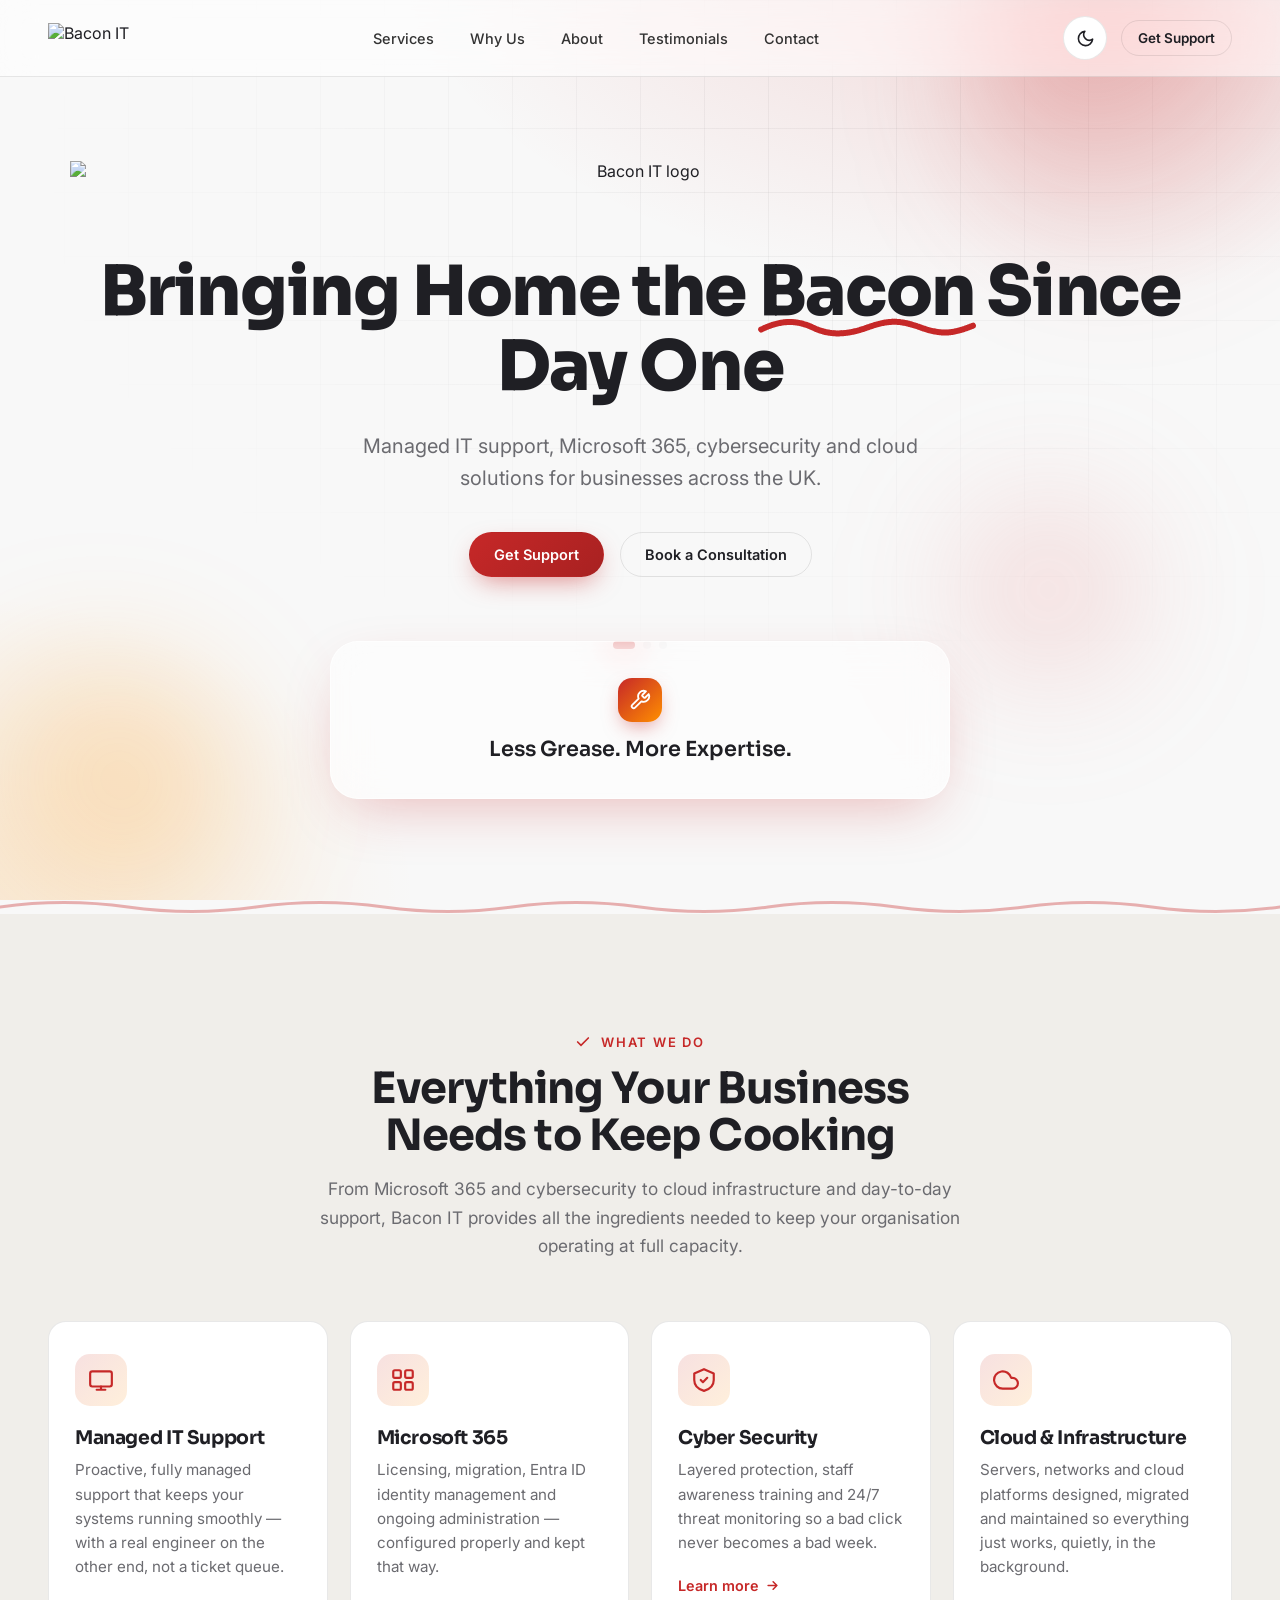
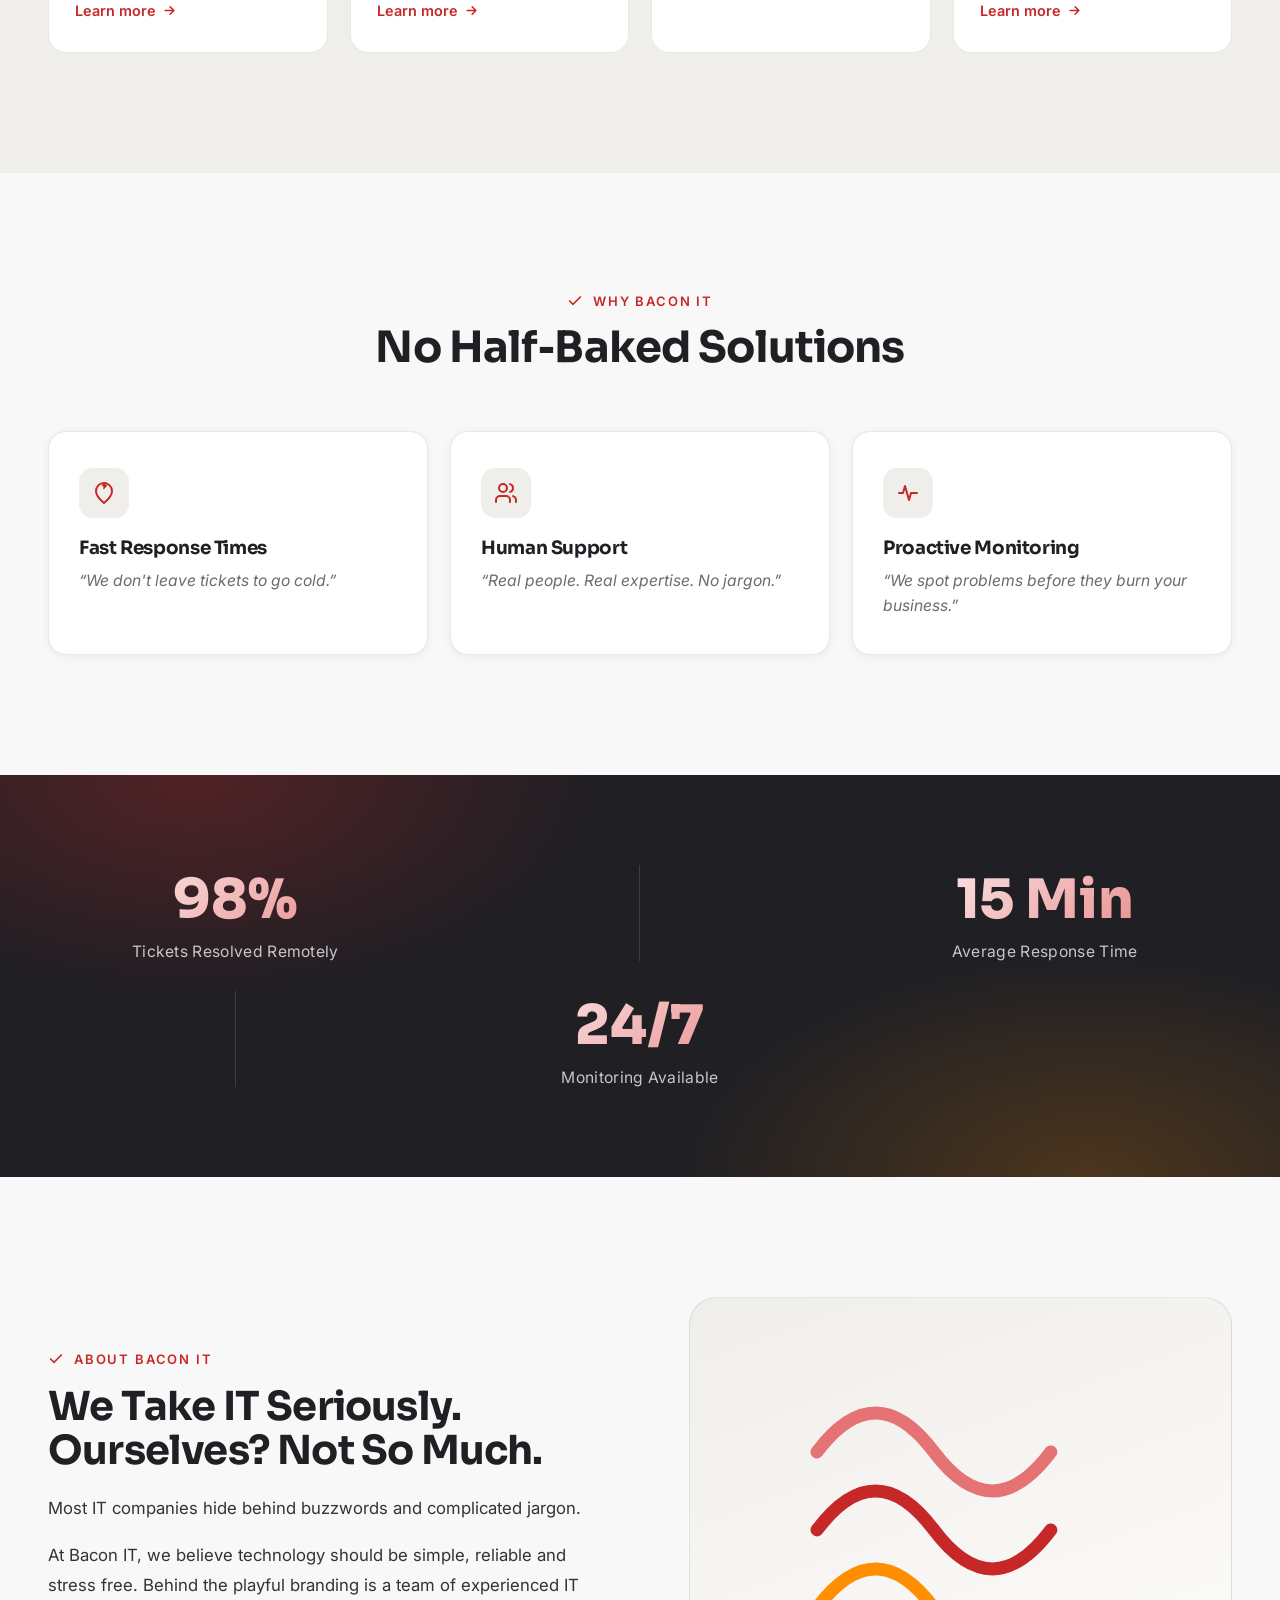
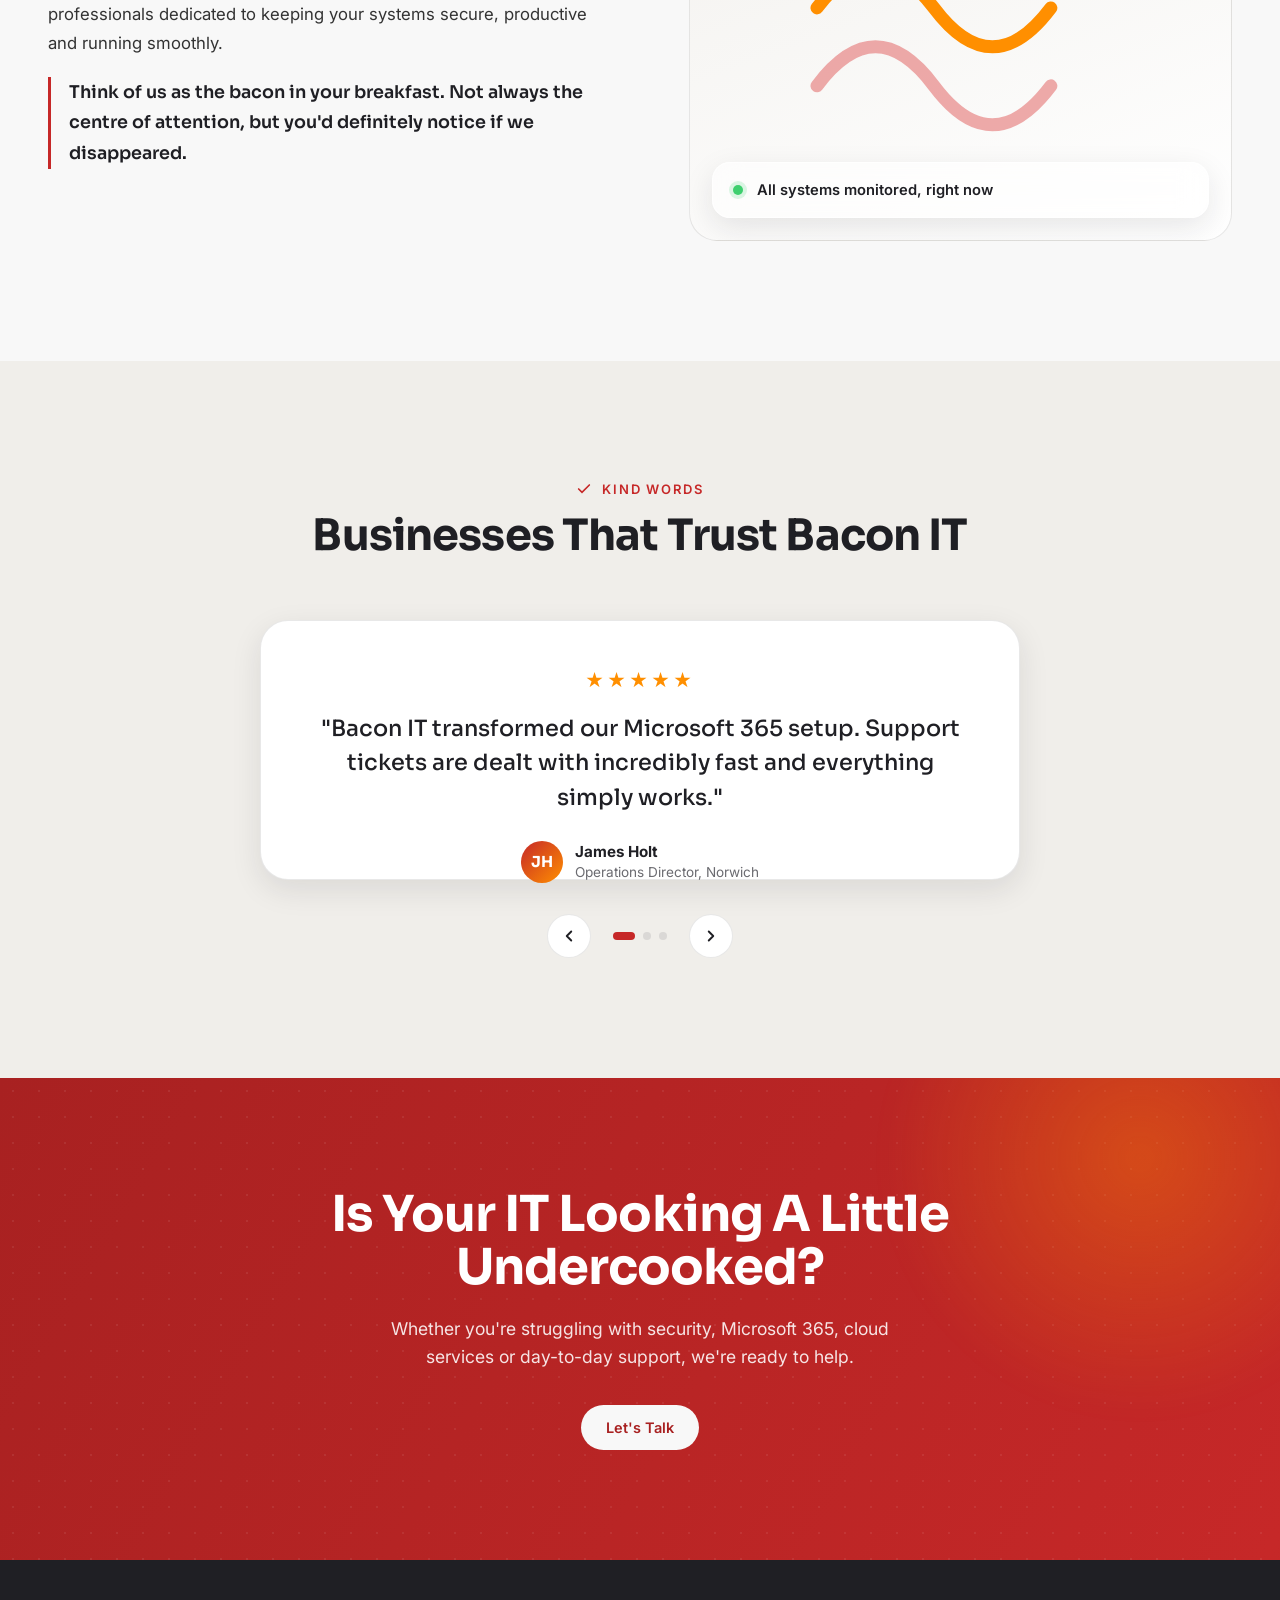
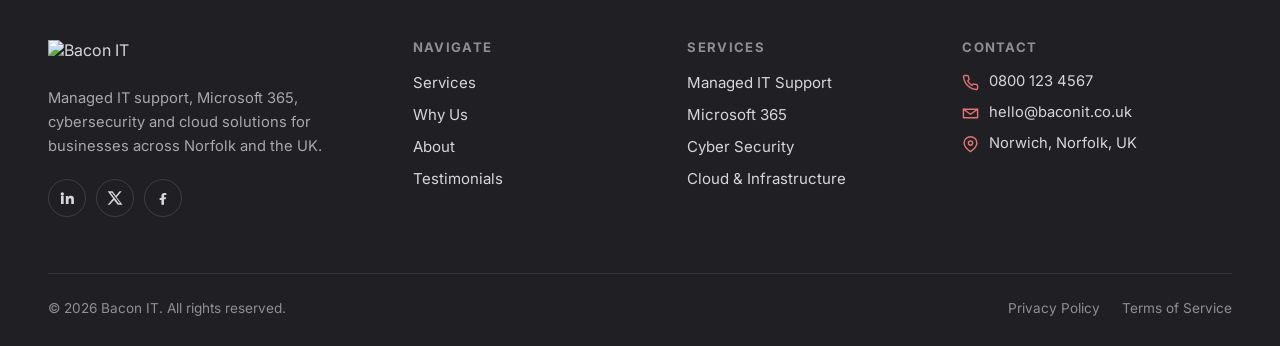
==== index.html @ 9a9d22bc "Add files via upload" ====
<!DOCTYPE html>
<html lang="en">
<head>
<meta charset="UTF-8">
<meta name="viewport" content="width=device-width, initial-scale=1.0">
<title>Bacon IT — Managed IT Support, Microsoft 365 &amp; Cyber Security</title>
<meta name="description" content="Managed IT support, Microsoft 365, cyber security and cloud solutions for businesses across Norfolk and the UK. Fast, human, proactive IT — bringing home the bacon since day one.">
<link rel="icon" type="image/png" href="assets/favicon.png">
<link rel="preconnect" href="https://fonts.googleapis.com">
<link rel="preconnect" href="https://fonts.gstatic.com" crossorigin>
<link href="https://fonts.googleapis.com/css2?family=Sora:wght@400;500;600;700;800&amp;family=Inter:wght@400;500;600;700&amp;display=swap" rel="stylesheet">
<link rel="stylesheet" href="styles.css">
</head>
<body>

<!-- ============================================================
     HEADER
     ============================================================ -->
<header class="site-header">
  <div class="container header-inner">
    <a href="#top" class="brand" aria-label="Bacon IT — home">
      <img class="logo-light-img" src="assets/logo-light.png" alt="Bacon IT">
      <img class="logo-dark-img" src="assets/logo-dark.png" alt="Bacon IT">
    </a>
    <nav class="main-nav" aria-label="Primary">
      <a href="#services">Services</a>
      <a href="#why">Why Us</a>
      <a href="#about">About</a>
      <a href="#testimonials">Testimonials</a>
      <a href="#contact">Contact</a>
    </nav>
    <div class="header-actions">
      <button class="theme-toggle" id="themeToggle" aria-label="Toggle dark mode" type="button">
        <svg class="moon" viewBox="0 0 24 24" fill="none" stroke="currentColor" stroke-width="2" stroke-linecap="round" stroke-linejoin="round"><path d="M21 12.79A9 9 0 1 1 11.21 3 7 7 0 0 0 21 12.79z"/></svg>
        <svg class="sun" viewBox="0 0 24 24" fill="none" stroke="currentColor" stroke-width="2" stroke-linecap="round" stroke-linejoin="round"><circle cx="12" cy="12" r="4"/><path d="M12 2v2M12 20v2M4.93 4.93l1.41 1.41M17.66 17.66l1.41 1.41M2 12h2M20 12h2M4.93 19.07l1.41-1.41M17.66 6.34l1.41-1.41"/></svg>
      </button>
      <a href="#contact" class="btn btn-ghost btn-sm" style="display:inline-flex;">Get Support</a>
      <button class="nav-toggle" id="navToggle" aria-label="Open menu" aria-expanded="false" type="button">
        <svg viewBox="0 0 24 24" fill="none" stroke="currentColor" stroke-width="2" stroke-linecap="round"><path d="M4 7h16M4 12h16M4 17h16"/></svg>
      </button>
    </div>
  </div>
  <div class="mobile-nav" id="mobileNav">
    <a href="#services">Services</a>
    <a href="#why">Why Us</a>
    <a href="#about">About</a>
    <a href="#testimonials">Testimonials</a>
    <a href="#contact">Contact</a>
    <a href="#contact" class="btn btn-primary">Get Support</a>
  </div>
</header>

<!-- ============================================================
     HERO
     ============================================================ -->
<section class="hero" id="top">
  <div class="hero-bg-pattern" aria-hidden="true"></div>
  <div class="hero-blob b1" aria-hidden="true"></div>
  <div class="hero-blob b2" aria-hidden="true"></div>
  <div class="hero-blob b3" aria-hidden="true"></div>

  <div class="container hero-inner">
    <div class="hero-logo">
      <img class="logo-light-img" src="assets/logo-light.png" alt="Bacon IT logo">
      <img class="logo-dark-img" src="assets/logo-dark.png" alt="Bacon IT logo">
    </div>

    <h1>Bringing Home the <span class="underline-wave">Bacon
        <svg viewBox="0 0 200 20" preserveAspectRatio="none" aria-hidden="true"><path d="M2 14 C 20 4, 35 4, 50 12 S 80 20, 100 12 S 130 4, 150 12 S 180 18, 198 10" vector-effect="non-scaling-stroke"/></svg>
      </span> Since Day One</h1>
    <p class="hero-sub">Managed IT support, Microsoft 365, cybersecurity and cloud solutions for businesses across the UK.</p>

    <div class="hero-ctas">
      <a href="#contact" class="btn btn-primary">Get Support</a>
      <a href="#contact" class="btn btn-ghost">Book a Consultation</a>
    </div>

    <div class="tagline-carousel" role="group" aria-label="What sets Bacon IT apart" aria-live="polite">
      <div class="tag-card active" style="animation-delay:0s;">
        <div class="tag-icon">
          <svg viewBox="0 0 24 24" fill="none" stroke="currentColor" stroke-width="2" stroke-linecap="round" stroke-linejoin="round"><path d="M14.7 6.3a1 1 0 0 0 0 1.4l1.6 1.6a1 1 0 0 0 1.4 0l3.77-3.77a6 6 0 0 1-7.94 7.94l-6.91 6.91a2.12 2.12 0 0 1-3-3l6.91-6.91a6 6 0 0 1 7.94-7.94l-3.76 3.76z"/></svg>
        </div>
        <p>Less Grease. More Expertise.</p>
      </div>
      <div class="tag-card">
        <div class="tag-icon">
          <svg viewBox="0 0 24 24" fill="none" stroke="currentColor" stroke-width="2" stroke-linecap="round" stroke-linejoin="round"><path d="M13 2 3 14h7l-1 8 10-12h-7l1-8z"/></svg>
        </div>
        <p>No More Burnt‑Out Systems. Only Perfectly Crispy Performance.</p>
      </div>
      <div class="tag-card">
        <div class="tag-icon">
          <svg viewBox="0 0 24 24" fill="none" stroke="currentColor" stroke-width="2" stroke-linecap="round" stroke-linejoin="round"><circle cx="12" cy="12" r="10"/><path d="M12 6v6l4 2"/></svg>
        </div>
        <p>Keeping Businesses Cooking Across Norfolk and Beyond.</p>
      </div>

      <div class="tag-dots" id="tagDots"></div>
    </div>
  </div>
</section>

<svg class="wave-rule" viewBox="0 0 1200 14" preserveAspectRatio="none" aria-hidden="true" style="opacity:.35;">
  <path d="M0 7 C 40 1, 80 1, 120 7 S 200 13, 240 7 S 320 1, 360 7 S 440 13, 480 7 S 560 1, 600 7 S 680 13, 720 7 S 800 1, 840 7 S 920 13, 960 7 S 1040 1, 1080 7 S 1160 13, 1200 7"/>
</svg>

<!-- ============================================================
     SERVICES
     ============================================================ -->
<section class="services section-pad" id="services">
  <div class="container">
    <div class="section-head reveal">
      <span class="eyebrow">
        <svg width="16" height="16" viewBox="0 0 24 24" fill="none" stroke="currentColor" stroke-width="2.5" stroke-linecap="round"><path d="M20 6 9 17l-5-5"/></svg>
        What We Do
      </span>
      <h2>Everything Your Business Needs to Keep Cooking</h2>
      <p>From Microsoft 365 and cybersecurity to cloud infrastructure and day-to-day support, Bacon IT provides all the ingredients needed to keep your organisation operating at full capacity.</p>
    </div>

    <div class="service-grid">
      <div class="service-card reveal">
        <div class="service-icon">
          <svg viewBox="0 0 24 24" fill="none" stroke="currentColor" stroke-width="2" stroke-linecap="round" stroke-linejoin="round"><rect x="2" y="4" width="20" height="14" rx="2"/><path d="M8 21h8M12 18v3"/></svg>
        </div>
        <h3>Managed IT Support</h3>
        <p>Proactive, fully managed support that keeps your systems running smoothly — with a real engineer on the other end, not a ticket queue.</p>
        <a href="#contact" class="learn-more">Learn more <svg viewBox="0 0 24 24" fill="none" stroke="currentColor" stroke-width="2.5" stroke-linecap="round" stroke-linejoin="round"><path d="M5 12h14M13 6l6 6-6 6"/></svg></a>
      </div>

      <div class="service-card reveal reveal-d1">
        <div class="service-icon">
          <svg viewBox="0 0 24 24" fill="none" stroke="currentColor" stroke-width="2" stroke-linecap="round" stroke-linejoin="round"><rect x="3" y="3" width="7" height="7" rx="1.5"/><rect x="14" y="3" width="7" height="7" rx="1.5"/><rect x="3" y="14" width="7" height="7" rx="1.5"/><rect x="14" y="14" width="7" height="7" rx="1.5"/></svg>
        </div>
        <h3>Microsoft 365</h3>
        <p>Licensing, migration, Entra ID identity management and ongoing administration — configured properly and kept that way.</p>
        <a href="#contact" class="learn-more">Learn more <svg viewBox="0 0 24 24" fill="none" stroke="currentColor" stroke-width="2.5" stroke-linecap="round" stroke-linejoin="round"><path d="M5 12h14M13 6l6 6-6 6"/></svg></a>
      </div>

      <div class="service-card reveal reveal-d2">
        <div class="service-icon">
          <svg viewBox="0 0 24 24" fill="none" stroke="currentColor" stroke-width="2" stroke-linecap="round" stroke-linejoin="round"><path d="M12 2 3 6v6c0 5 3.8 8.6 9 10 5.2-1.4 9-5 9-10V6l-9-4z"/><path d="m9 12 2 2 4-4"/></svg>
        </div>
        <h3>Cyber Security</h3>
        <p>Layered protection, staff awareness training and 24/7 threat monitoring so a bad click never becomes a bad week.</p>
        <a href="#contact" class="learn-more">Learn more <svg viewBox="0 0 24 24" fill="none" stroke="currentColor" stroke-width="2.5" stroke-linecap="round" stroke-linejoin="round"><path d="M5 12h14M13 6l6 6-6 6"/></svg></a>
      </div>

      <div class="service-card reveal reveal-d3">
        <div class="service-icon">
          <svg viewBox="0 0 24 24" fill="none" stroke="currentColor" stroke-width="2" stroke-linecap="round" stroke-linejoin="round"><path d="M18 10h-1.26A8 8 0 1 0 9 20h9a5 5 0 0 0 0-10z"/></svg>
        </div>
        <h3>Cloud &amp; Infrastructure</h3>
        <p>Servers, networks and cloud platforms designed, migrated and maintained so everything just works, quietly, in the background.</p>
        <a href="#contact" class="learn-more">Learn more <svg viewBox="0 0 24 24" fill="none" stroke="currentColor" stroke-width="2.5" stroke-linecap="round" stroke-linejoin="round"><path d="M5 12h14M13 6l6 6-6 6"/></svg></a>
      </div>
    </div>
  </div>
</section>

<!-- ============================================================
     WHY BACON IT
     ============================================================ -->
<section class="why section-pad" id="why">
  <div class="container">
    <div class="section-head reveal">
      <span class="eyebrow">
        <svg width="16" height="16" viewBox="0 0 24 24" fill="none" stroke="currentColor" stroke-width="2.5" stroke-linecap="round"><path d="M20 6 9 17l-5-5"/></svg>
        Why Bacon IT
      </span>
      <h2>No Half‑Baked Solutions</h2>
    </div>

    <div class="why-grid">
      <div class="why-card reveal">
        <div class="why-icon">
          <svg viewBox="0 0 24 24" fill="none" stroke="currentColor" stroke-width="2" stroke-linecap="round" stroke-linejoin="round"><path d="m13 2-2 2.5h3L12 7"/><path d="M12 22c5-4 8-7.5 8-12a8 8 0 1 0-16 0c0 4.5 3 8 8 12z"/></svg>
        </div>
        <h3>Fast Response Times</h3>
        <p>“We don't leave tickets to go cold.”</p>
      </div>
      <div class="why-card reveal reveal-d1">
        <div class="why-icon">
          <svg viewBox="0 0 24 24" fill="none" stroke="currentColor" stroke-width="2" stroke-linecap="round" stroke-linejoin="round"><path d="M16 21v-2a4 4 0 0 0-4-4H6a4 4 0 0 0-4 4v2"/><circle cx="9" cy="7" r="4"/><path d="M22 21v-2a4 4 0 0 0-3-3.87M16 3.13a4 4 0 0 1 0 7.75"/></svg>
        </div>
        <h3>Human Support</h3>
        <p>“Real people. Real expertise. No jargon.”</p>
      </div>
      <div class="why-card reveal reveal-d2">
        <div class="why-icon">
          <svg viewBox="0 0 24 24" fill="none" stroke="currentColor" stroke-width="2" stroke-linecap="round" stroke-linejoin="round"><path d="M3 12h4l2-7 4 14 2-7h6"/></svg>
        </div>
        <h3>Proactive Monitoring</h3>
        <p>“We spot problems before they burn your business.”</p>
      </div>
    </div>
  </div>
</section>

<!-- ============================================================
     STATS
     ============================================================ -->
<section class="stats">
  <div class="container">
    <div class="stats-grid">
      <div class="reveal">
        <div class="stat-num" data-count="98" data-suffix="%">0%</div>
        <div class="stat-label">Tickets Resolved Remotely</div>
      </div>
      <div class="stat-divider"></div>
      <div class="reveal reveal-d1">
        <div class="stat-num" data-count="15" data-suffix=" Min">0</div>
        <div class="stat-label">Average Response Time</div>
      </div>
      <div class="stat-divider"></div>
      <div class="reveal reveal-d2">
        <div class="stat-num" data-static="24/7">24/7</div>
        <div class="stat-label">Monitoring Available</div>
      </div>
    </div>
  </div>
</section>

<!-- ============================================================
     ABOUT
     ============================================================ -->
<section class="about section-pad" id="about">
  <div class="container about-grid">
    <div class="about-copy reveal">
      <span class="eyebrow">
        <svg width="16" height="16" viewBox="0 0 24 24" fill="none" stroke="currentColor" stroke-width="2.5" stroke-linecap="round"><path d="M20 6 9 17l-5-5"/></svg>
        About Bacon IT
      </span>
      <h2>We Take IT Seriously. Ourselves? Not So Much.</h2>
      <p>Most IT companies hide behind buzzwords and complicated jargon.</p>
      <p>At Bacon IT, we believe technology should be simple, reliable and stress free. Behind the playful branding is a team of experienced IT professionals dedicated to keeping your systems secure, productive and running smoothly.</p>
      <p class="tagline">Think of us as the bacon in your breakfast. Not always the centre of attention, but you'd definitely notice if we disappeared.</p>
    </div>
    <div class="about-visual reveal reveal-d2">
      <svg viewBox="0 0 300 300" fill="none" aria-hidden="true">
        <path d="M40 60 C 70 20, 100 20, 130 60 S 190 100, 220 60" stroke="var(--bacon-light)" stroke-width="10" stroke-linecap="round"/>
        <path d="M40 120 C 70 80, 100 80, 130 120 S 190 160, 220 120" stroke="var(--bacon-red)" stroke-width="10" stroke-linecap="round"/>
        <path d="M40 180 C 70 140, 100 140, 130 180 S 190 220, 220 180" stroke="var(--accent)" stroke-width="10" stroke-linecap="round"/>
        <path d="M40 240 C 70 200, 100 200, 130 240 S 190 280, 220 240" stroke="var(--bacon-light)" stroke-width="10" stroke-linecap="round" opacity=".6"/>
      </svg>
      <div class="about-badge">
        <span class="dot" aria-hidden="true"></span>
        <span>All systems monitored, right now</span>
      </div>
    </div>
  </div>
</section>

<!-- ============================================================
     TESTIMONIALS
     ============================================================ -->
<section class="testimonials section-pad" id="testimonials">
  <div class="container">
    <div class="section-head reveal">
      <span class="eyebrow">
        <svg width="16" height="16" viewBox="0 0 24 24" fill="none" stroke="currentColor" stroke-width="2.5" stroke-linecap="round"><path d="M20 6 9 17l-5-5"/></svg>
        Kind Words
      </span>
      <h2>Businesses That Trust Bacon IT</h2>
    </div>

    <div class="testi-wrap reveal">
      <div class="testi-track" id="testiTrack">
        <div class="testi-card active">
          <div class="testi-stars" aria-hidden="true">★★★★★</div>
          <p class="quote">"Bacon IT transformed our Microsoft 365 setup. Support tickets are dealt with incredibly fast and everything simply works."</p>
          <div class="testi-person">
            <div class="testi-avatar">JH</div>
            <div><strong>James Holt</strong><span>Operations Director, Norwich</span></div>
          </div>
        </div>
        <div class="testi-card">
          <div class="testi-stars" aria-hidden="true">★★★★★</div>
          <p class="quote">"They picked up a phishing attempt before we even noticed it. Genuinely proactive, and they explain things without the jargon."</p>
          <div class="testi-person">
            <div class="testi-avatar">SP</div>
            <div><strong>Sarah Palmer</strong><span>Finance Manager, King's Lynn</span></div>
          </div>
        </div>
        <div class="testi-card">
          <div class="testi-stars" aria-hidden="true">★★★★★</div>
          <p class="quote">"Our cloud migration was painless from start to finish. Bacon IT clearly know their stuff — and they're a pleasure to deal with."</p>
          <div class="testi-person">
            <div class="testi-avatar">DW</div>
            <div><strong>David Wren</strong><span>Managing Director, Norfolk</span></div>
          </div>
        </div>
      </div>

      <div class="testi-controls">
        <button class="testi-arrow" id="testiPrev" aria-label="Previous testimonial" type="button">
          <svg viewBox="0 0 24 24" fill="none" stroke="currentColor" stroke-width="2.5" stroke-linecap="round" stroke-linejoin="round"><path d="M15 18l-6-6 6-6"/></svg>
        </button>
        <div class="tag-dots testi-dots" id="testiDots"></div>
        <button class="testi-arrow" id="testiNext" aria-label="Next testimonial" type="button">
          <svg viewBox="0 0 24 24" fill="none" stroke="currentColor" stroke-width="2.5" stroke-linecap="round" stroke-linejoin="round"><path d="M9 6l6 6-6 6"/></svg>
        </button>
      </div>
    </div>
  </div>
</section>

<!-- ============================================================
     CTA
     ============================================================ -->
<section class="cta-section" id="contact">
  <div class="cta-glow" aria-hidden="true"></div>
  <div class="container cta-inner">
    <h2>Is Your IT Looking A Little Undercooked?</h2>
    <p>Whether you're struggling with security, Microsoft 365, cloud services or day-to-day support, we're ready to help.</p>
    <a href="mailto:hello@baconit.co.uk" class="btn btn-light">Let's Talk</a>
  </div>
</section>

<!-- ============================================================
     FOOTER
     ============================================================ -->
<footer class="site-footer">
  <div class="container">
    <div class="footer-grid">
      <div class="footer-brand">
        <img src="assets/logo-dark.png" alt="Bacon IT">
        <p>Managed IT support, Microsoft 365, cybersecurity and cloud solutions for businesses across Norfolk and the UK.</p>
        <div class="social-row">
          <a href="#" aria-label="Bacon IT on LinkedIn"><svg viewBox="0 0 24 24" fill="currentColor"><path d="M4.98 3.5a2.5 2.5 0 1 1 0 5 2.5 2.5 0 0 1 0-5zM3 9h4v12H3V9zm7 0h3.8v1.7h.05c.53-.95 1.83-1.95 3.77-1.95 4.03 0 4.78 2.5 4.78 5.75V21h-4v-5.7c0-1.36-.02-3.1-1.9-3.1-1.9 0-2.2 1.47-2.2 3v5.8h-4V9z"/></svg></a>
          <a href="#" aria-label="Bacon IT on X"><svg viewBox="0 0 24 24" fill="currentColor"><path d="M18.9 2H22l-7.6 8.7L23.3 22h-7.2l-5.6-7.1L4 22H1l8.2-9.3L1 2h7.3l5 6.6L18.9 2zm-1.3 18h2L7.5 4H5.4l12.2 16z"/></svg></a>
          <a href="#" aria-label="Bacon IT on Facebook"><svg viewBox="0 0 24 24" fill="currentColor"><path d="M13.5 22v-8h2.7l.4-3.1h-3.1V9c0-.9.25-1.5 1.55-1.5H17V4.7C16.6 4.65 15.5 4.5 14.2 4.5c-2.7 0-4.6 1.65-4.6 4.7v2.7H6.9V15h2.7v7h3.9z"/></svg></a>
        </div>
      </div>
      <div class="footer-col">
        <h4>Navigate</h4>
        <ul>
          <li><a href="#services">Services</a></li>
          <li><a href="#why">Why Us</a></li>
          <li><a href="#about">About</a></li>
          <li><a href="#testimonials">Testimonials</a></li>
        </ul>
      </div>
      <div class="footer-col">
        <h4>Services</h4>
        <ul>
          <li><a href="#services">Managed IT Support</a></li>
          <li><a href="#services">Microsoft 365</a></li>
          <li><a href="#services">Cyber Security</a></li>
          <li><a href="#services">Cloud &amp; Infrastructure</a></li>
        </ul>
      </div>
      <div class="footer-col">
        <h4>Contact</h4>
        <ul class="footer-contact">
          <li>
            <svg viewBox="0 0 24 24" fill="none" stroke="currentColor" stroke-width="2" stroke-linecap="round" stroke-linejoin="round"><path d="M22 16.92v3a2 2 0 0 1-2.18 2 19.8 19.8 0 0 1-8.63-3.07 19.5 19.5 0 0 1-6-6 19.8 19.8 0 0 1-3.07-8.67A2 2 0 0 1 4.11 2h3a2 2 0 0 1 2 1.72c.13.96.36 1.9.68 2.81a2 2 0 0 1-.45 2.11L8.09 9.91a16 16 0 0 0 6 6l1.27-1.27a2 2 0 0 1 2.11-.45c.9.32 1.85.55 2.81.68A2 2 0 0 1 22 16.92z"/></svg>
            <span>0800 123 4567</span>
          </li>
          <li>
            <svg viewBox="0 0 24 24" fill="none" stroke="currentColor" stroke-width="2" stroke-linecap="round" stroke-linejoin="round"><path d="M4 4h16v16H4z" opacity="0"/><path d="M22 6 12 13 2 6"/><path d="M2 6h20v12H2z"/></svg>
            <span>hello@baconit.co.uk</span>
          </li>
          <li>
            <svg viewBox="0 0 24 24" fill="none" stroke="currentColor" stroke-width="2" stroke-linecap="round" stroke-linejoin="round"><path d="M21 10c0 6-9 12-9 12s-9-6-9-12a9 9 0 0 1 18 0z"/><circle cx="12" cy="10" r="3"/></svg>
            <span>Norwich, Norfolk, UK</span>
          </li>
        </ul>
      </div>
    </div>
    <div class="footer-bottom">
      <span>© <span id="year"></span> Bacon IT. All rights reserved.</span>
      <div class="footer-legal">
        <a href="#">Privacy Policy</a>
        <a href="#">Terms of Service</a>
      </div>
    </div>
  </div>
</footer>

<script src="script.js" defer></script>
</body>
</html>
---- styles.css ----
/* ============================================================
   BACON IT — design tokens
   ============================================================ */
:root{
  --bacon-red:#c62828;
  --bacon-red-dim:#a82121;
  --bacon-light:#e57373;
  --charcoal:#1f1f24;
  --dark-grey:#333333;
  --off-white:#f8f8f8;
  --accent:#ff8f00;

  --bg:var(--off-white);
  --surface:#ffffff;
  --surface-2:#f0eeea;
  --text:var(--charcoal);
  --text-soft:var(--dark-grey);
  --text-muted:#6b6b70;
  --border:rgba(31,31,36,0.10);
  --glass-bg:rgba(255,255,255,0.55);
  --glass-border:rgba(255,255,255,0.65);
  --glass-shadow:0 20px 60px -20px rgba(198,40,40,0.35);

  --primary:var(--bacon-red);
  --primary-strong:var(--bacon-red-dim);
  --secondary:var(--bacon-light);

  --radius-sm:10px;
  --radius-md:18px;
  --radius-lg:28px;
  --radius-pill:999px;

  --shadow-sm:0 2px 10px rgba(31,31,36,0.06);
  --shadow-md:0 10px 30px rgba(31,31,36,0.10);
  --shadow-lg:0 25px 60px -15px rgba(31,31,36,0.22);

  --ease:cubic-bezier(.22,1,.36,1);
  --font-display:'Sora', system-ui, sans-serif;
  --font-body:'Inter', system-ui, sans-serif;

  color-scheme: light;
}

html[data-theme="dark"]{
  --bg:#121212;
  --surface:#1c1c1c;
  --surface-2:#191919;
  --text:var(--off-white);
  --text-soft:#d7d7d9;
  --text-muted:#9a9a9e;
  --border:rgba(248,248,248,0.10);
  --glass-bg:rgba(28,28,28,0.55);
  --glass-border:rgba(248,248,248,0.12);
  --glass-shadow:0 20px 60px -18px rgba(198,40,40,0.45);

  --shadow-sm:0 2px 10px rgba(0,0,0,0.35);
  --shadow-md:0 10px 30px rgba(0,0,0,0.45);
  --shadow-lg:0 30px 70px -15px rgba(0,0,0,0.6);
  color-scheme: dark;
}

*,*::before,*::after{box-sizing:border-box;}
html{scroll-behavior:smooth;}
body{
  margin:0;
  background:var(--bg);
  color:var(--text);
  font-family:var(--font-body);
  -webkit-font-smoothing:antialiased;
  transition:background-color .4s var(--ease), color .4s var(--ease);
  overflow-x:hidden;
}
img{max-width:100%;display:block;}
a{color:inherit;text-decoration:none;}
button{font-family:inherit;}
h1,h2,h3,h4{font-family:var(--font-display);margin:0;line-height:1.08;letter-spacing:-0.02em;}
p{margin:0;}
ul{margin:0;padding:0;list-style:none;}
.container{max-width:1240px;margin:0 auto;padding:0 28px;}
section{position:relative;}

@media (prefers-reduced-motion: reduce){
  *{animation-duration:0.001ms !important;animation-iteration-count:1 !important;transition-duration:0.001ms !important;scroll-behavior:auto !important;}
}

::selection{background:var(--bacon-red);color:#fff;}

:focus-visible{
  outline:2.5px solid var(--accent);
  outline-offset:3px;
  border-radius:6px;
}

/* ---------- reveal on scroll ---------- */
.reveal{opacity:0;transform:translateY(28px);transition:opacity .8s var(--ease), transform .8s var(--ease);}
.reveal.in{opacity:1;transform:translateY(0);}
.reveal-d1{transition-delay:.08s;}
.reveal-d2{transition-delay:.16s;}
.reveal-d3{transition-delay:.24s;}
.reveal-d4{transition-delay:.32s;}

/* ---------- eyebrow / signature wave rule ---------- */
.eyebrow{
  display:inline-flex;align-items:center;gap:10px;
  font-family:var(--font-body);font-weight:600;font-size:13px;
  letter-spacing:.14em;text-transform:uppercase;color:var(--primary);
  margin-bottom:16px;
}
.eyebrow svg{flex-shrink:0;}

.wave-rule{
  display:block;height:14px;width:100%;
}
.wave-rule path{
  stroke:var(--primary);
  stroke-width:3;
  fill:none;
  stroke-linecap:round;
}

.underline-wave{
  position:relative;
  white-space:nowrap;
  display:inline-block;
}
.underline-wave svg{
  position:absolute;
  left:0; right:0; bottom:-.08em;
  width:100%; height:.28em;
  overflow:visible;
}
.underline-wave path{
  stroke:var(--primary);
  stroke-width:6;
  fill:none;
  stroke-linecap:round;
  stroke-dasharray:1;
}

/* ============================================================
   HEADER
   ============================================================ */
.site-header{
  position:fixed; top:0; left:0; right:0; z-index:100;
  background:var(--glass-bg);
  backdrop-filter:blur(16px) saturate(140%);
  -webkit-backdrop-filter:blur(16px) saturate(140%);
  border-bottom:1px solid var(--border);
  transition:background-color .4s var(--ease), border-color .4s var(--ease);
}
.header-inner{
  display:flex;align-items:center;justify-content:space-between;
  height:76px;
}
.brand{display:flex;align-items:center;gap:10px;}
.brand img{height:30px;width:auto;}
.brand .logo-light-img{display:block;}
.brand .logo-dark-img{display:none;}
html[data-theme="dark"] .brand .logo-light-img{display:none;}
html[data-theme="dark"] .brand .logo-dark-img{display:block;}

.main-nav{display:flex;align-items:center;gap:36px;}
.main-nav a{
  font-size:14.5px;font-weight:500;color:var(--text-soft);
  position:relative;padding:6px 0;
  transition:color .25s var(--ease);
}
.main-nav a::after{
  content:'';position:absolute;left:0;bottom:0;height:2px;width:0;
  background:var(--primary);transition:width .3s var(--ease);border-radius:2px;
}
.main-nav a:hover{color:var(--text);}
.main-nav a:hover::after{width:100%;}

.header-actions{display:flex;align-items:center;gap:14px;}

.theme-toggle{
  width:44px;height:44px;border-radius:var(--radius-pill);
  border:1px solid var(--border);background:var(--surface);
  display:flex;align-items:center;justify-content:center;
  cursor:pointer;color:var(--text);
  transition:transform .25s var(--ease), background .3s var(--ease), border-color .3s var(--ease);
}
.theme-toggle:hover{transform:translateY(-2px);}
.theme-toggle svg{width:19px;height:19px;}
.theme-toggle .sun{display:none;}
html[data-theme="dark"] .theme-toggle .sun{display:block;}
html[data-theme="dark"] .theme-toggle .moon{display:none;}

.btn{
  display:inline-flex;align-items:center;justify-content:center;gap:8px;
  font-family:var(--font-body);font-weight:600;font-size:14.5px;
  padding:13px 24px;border-radius:var(--radius-pill);
  border:1px solid transparent;cursor:pointer;
  transition:transform .25s var(--ease), box-shadow .25s var(--ease), background .25s var(--ease), border-color .25s var(--ease);
  white-space:nowrap;
}
.btn-primary{
  background:linear-gradient(135deg,var(--bacon-red),var(--bacon-red-dim));
  color:#fff;
  box-shadow:0 10px 26px -8px rgba(198,40,40,0.55);
}
.btn-primary:hover{transform:translateY(-2px);box-shadow:0 14px 30px -8px rgba(198,40,40,0.65);}
.btn-ghost{
  background:transparent;color:var(--text);border-color:var(--border);
}
.btn-ghost:hover{border-color:var(--primary);color:var(--primary);transform:translateY(-2px);}
.btn-light{
  background:var(--off-white);color:var(--bacon-red-dim);
}
.btn-light:hover{transform:translateY(-2px);box-shadow:0 14px 30px -10px rgba(0,0,0,0.35);}
.btn-sm{padding:9px 16px;font-size:13.5px;}

.nav-toggle{
  display:none;width:44px;height:44px;border-radius:var(--radius-pill);
  border:1px solid var(--border);background:var(--surface);
  align-items:center;justify-content:center;cursor:pointer;
}
.nav-toggle svg{width:20px;height:20px;color:var(--text);}

.mobile-nav{
  display:none;position:fixed;inset:76px 0 0 0;z-index:99;
  background:var(--bg);padding:24px 28px;
  flex-direction:column;gap:4px;
  transform:translateY(-12px);opacity:0;pointer-events:none;
  transition:opacity .3s var(--ease), transform .3s var(--ease);
}
.mobile-nav.open{opacity:1;transform:translateY(0);pointer-events:auto;}
.mobile-nav a{
  padding:16px 4px;font-size:18px;font-weight:600;
  border-bottom:1px solid var(--border);
}
.mobile-nav .btn{margin-top:18px;width:100%;}

/* ============================================================
   HERO
   ============================================================ */
.hero{
  min-height:100svh;
  display:flex;align-items:center;
  padding:150px 0 90px;
  position:relative;
  overflow:hidden;
  background:
    radial-gradient(1100px 620px at 82% -8%, rgba(198,40,40,0.16), transparent 60%),
    radial-gradient(900px 560px at -6% 100%, rgba(255,143,0,0.13), transparent 55%),
    var(--bg);
}
.hero-bg-pattern{
  position:absolute;inset:0;z-index:0;
  opacity:.55;
  background-image:
    linear-gradient(var(--border) 1px, transparent 1px),
    linear-gradient(90deg, var(--border) 1px, transparent 1px);
  background-size:64px 64px;
  mask-image:radial-gradient(1100px 720px at 65% 20%, black, transparent 75%);
  -webkit-mask-image:radial-gradient(1100px 720px at 65% 20%, black, transparent 75%);
}
.hero-blob{
  position:absolute;border-radius:50%;filter:blur(60px);z-index:0;
  animation:float-blob 14s ease-in-out infinite;
}
.hero-blob.b1{
  width:420px;height:420px;top:-120px;right:-100px;
  background:radial-gradient(circle at 30% 30%, rgba(198,40,40,0.35), rgba(198,40,40,0) 70%);
  animation-delay:0s;
}
.hero-blob.b2{
  width:340px;height:340px;bottom:-80px;left:-80px;
  background:radial-gradient(circle at 60% 40%, rgba(255,143,0,0.28), rgba(255,143,0,0) 70%);
  animation-delay:-4s;
}
.hero-blob.b3{
  width:260px;height:260px;bottom:20%;right:8%;
  background:radial-gradient(circle at 50% 50%, rgba(229,115,115,0.30), rgba(229,115,115,0) 70%);
  animation-delay:-8s;
}
@keyframes float-blob{
  0%,100%{transform:translate(0,0) scale(1);}
  33%{transform:translate(-18px,22px) scale(1.06);}
  66%{transform:translate(14px,-16px) scale(0.96);}
}

.hero-inner{position:relative;z-index:2;text-align:center;}
.hero-logo{
  height:64px;width:auto;margin:0 auto 30px;
}
.hero-logo .logo-light-img{display:block;}
.hero-logo .logo-dark-img{display:none;}
html[data-theme="dark"] .hero-logo .logo-light-img{display:none;}
html[data-theme="dark"] .hero-logo .logo-dark-img{display:block;}
.hero-logo img{height:64px;width:auto;margin:0 auto;}

.hero h1{
  font-size:clamp(2.4rem, 5.4vw, 4.6rem);
  font-weight:800;
  max-width:16.5em;
  margin:0 auto;
  color:var(--text);
}
.hero-sub{
  font-size:clamp(1.05rem,1.7vw,1.25rem);
  color:var(--text-muted);
  max-width:640px;
  margin:26px auto 0;
  line-height:1.6;
}
.hero-ctas{
  display:flex;gap:16px;justify-content:center;flex-wrap:wrap;
  margin-top:38px;
}

/* rotating glass cards */
.tagline-carousel{
  margin:64px auto 0;
  max-width:620px;
  position:relative;
  height:158px;
}
.tag-card{
  position:absolute;inset:0;
  display:flex;flex-direction:column;align-items:center;justify-content:center;
  gap:14px;
  padding:30px 34px;
  border-radius:var(--radius-lg);
  background:var(--glass-bg);
  border:1px solid var(--glass-border);
  backdrop-filter:blur(18px) saturate(160%);
  -webkit-backdrop-filter:blur(18px) saturate(160%);
  box-shadow:var(--glass-shadow);
  opacity:0; transform:translateY(16px) scale(.97);
  transition:opacity .7s var(--ease), transform .7s var(--ease);
  animation:card-float 6s ease-in-out infinite;
  pointer-events:none;
}
.tag-card.active{
  opacity:1; transform:translateY(0) scale(1);
  pointer-events:auto;
}
@keyframes card-float{
  0%,100%{margin-top:0px;}
  50%{margin-top:-9px;}
}
.tag-icon{
  width:44px;height:44px;border-radius:14px;
  display:flex;align-items:center;justify-content:center;
  background:linear-gradient(135deg,var(--bacon-red),var(--accent));
  color:#fff;flex-shrink:0;
  box-shadow:0 8px 20px -6px rgba(198,40,40,0.55);
}
.tag-icon svg{width:22px;height:22px;}
.tag-card p{
  font-family:var(--font-display);
  font-weight:600;
  font-size:clamp(1.05rem,2vw,1.3rem);
  color:var(--text);
  max-width:30em;
}
.tag-dots{
  display:flex;gap:8px;justify-content:center;margin-top:22px;
}
.tag-dots button{
  width:8px;height:8px;border-radius:50%;border:none;
  background:var(--border);cursor:pointer;padding:0;
  transition:all .3s var(--ease);
}
.tag-dots button[aria-current="true"]{
  background:var(--primary);width:22px;border-radius:5px;
}

/* ============================================================
   SECTION HEADERS (shared)
   ============================================================ */
.section-pad{padding:120px 0;}
.section-head{max-width:680px;margin:0 auto 60px;text-align:center;}
.section-head h2{font-size:clamp(1.9rem,3.6vw,2.7rem);}
.section-head p{color:var(--text-muted);margin-top:16px;font-size:1.08rem;line-height:1.65;}

/* ============================================================
   SERVICES
   ============================================================ */
.services{background:var(--surface-2);}
.service-grid{
  display:grid;grid-template-columns:repeat(4,1fr);gap:22px;
}
.service-card{
  background:var(--surface);border:1px solid var(--border);
  border-radius:var(--radius-md);
  padding:32px 26px;
  transition:transform .35s var(--ease), box-shadow .35s var(--ease), border-color .35s var(--ease);
}
.service-card:hover{
  transform:translateY(-8px);
  box-shadow:var(--shadow-lg);
  border-color:transparent;
}
.service-icon{
  width:52px;height:52px;border-radius:15px;
  display:flex;align-items:center;justify-content:center;
  background:linear-gradient(135deg, rgba(198,40,40,0.14), rgba(255,143,0,0.14));
  color:var(--primary);margin-bottom:22px;
  transition:transform .35s var(--ease);
}
.service-card:hover .service-icon{transform:scale(1.08) rotate(-4deg);}
.service-icon svg{width:26px;height:26px;}
.service-card h3{font-size:1.18rem;margin-bottom:10px;}
.service-card p{color:var(--text-muted);font-size:.95rem;line-height:1.6;margin-bottom:20px;}
.learn-more{
  display:inline-flex;align-items:center;gap:6px;
  font-weight:600;font-size:.9rem;color:var(--primary);
}
.learn-more svg{width:15px;height:15px;transition:transform .25s var(--ease);}
.service-card:hover .learn-more svg{transform:translateX(4px);}

/* ============================================================
   WHY BACON IT
   ============================================================ */
.why-grid{
  display:grid;grid-template-columns:repeat(3,1fr);gap:22px;
}
.why-card{
  padding:36px 30px;border-radius:var(--radius-md);
  background:var(--surface);
  border:1px solid var(--border);
  box-shadow:var(--shadow-sm);
  position:relative;overflow:hidden;
}
.why-card::before{
  content:'';position:absolute;top:0;left:0;right:0;height:3px;
  background:linear-gradient(90deg,var(--bacon-red),var(--accent));
  transform:scaleX(0);transform-origin:left;
  transition:transform .5s var(--ease);
}
.why-card:hover::before{transform:scaleX(1);}
.why-icon{
  width:50px;height:50px;border-radius:14px;
  background:var(--surface-2);
  display:flex;align-items:center;justify-content:center;
  color:var(--primary);margin-bottom:20px;
}
.why-icon svg{width:24px;height:24px;}
.why-card h3{font-size:1.15rem;margin-bottom:10px;}
.why-card p{color:var(--text-muted);font-size:.98rem;line-height:1.6;font-style:italic;}

/* ============================================================
   STATS
   ============================================================ */
.stats{
  background:var(--charcoal);
  color:var(--off-white);
  padding:90px 0;
  position:relative;
  overflow:hidden;
}
html[data-theme="dark"] .stats{background:#0c0c0c;}
.stats::before{
  content:'';position:absolute;inset:0;
  background:radial-gradient(700px 380px at 15% 0%, rgba(198,40,40,0.30), transparent 60%),
             radial-gradient(700px 380px at 85% 100%, rgba(255,143,0,0.20), transparent 60%);
}
.stats-grid{
  position:relative;z-index:1;
  display:grid;grid-template-columns:repeat(3,1fr);gap:30px;text-align:center;
}
.stat-num{
  font-family:var(--font-display);font-weight:800;
  font-size:clamp(2.4rem,5vw,3.4rem);
  background:linear-gradient(135deg,#ffffff,var(--bacon-light));
  -webkit-background-clip:text;background-clip:text;color:transparent;
}
.stat-label{margin-top:8px;color:#c7c7ca;font-size:.98rem;letter-spacing:.02em;}
.stat-divider{width:1px;background:rgba(248,248,248,0.14);margin:0 auto;}

/* ============================================================
   ABOUT
   ============================================================ */
.about-grid{
  display:grid;grid-template-columns:1.05fr 1fr;gap:70px;align-items:center;
}
.about-copy .eyebrow{margin-bottom:18px;}
.about-copy h2{font-size:clamp(1.9rem,3.4vw,2.5rem);margin-bottom:22px;}
.about-copy p{color:var(--text-soft);font-size:1.05rem;line-height:1.75;margin-bottom:18px;}
.about-copy p.tagline{
  font-family:var(--font-display);font-weight:600;font-style:normal;
  color:var(--text);font-size:1.1rem;
  padding-left:18px;border-left:3px solid var(--primary);
}
.about-visual{
  position:relative;
  aspect-ratio:1/1;
  border-radius:var(--radius-lg);
  background:linear-gradient(160deg, var(--surface-2), var(--surface));
  border:1px solid var(--border);
  display:flex;align-items:center;justify-content:center;
  overflow:hidden;
}
.about-visual svg{width:72%;height:72%;}
.about-badge{
  position:absolute;bottom:22px;left:22px;right:22px;
  background:var(--glass-bg);border:1px solid var(--glass-border);
  backdrop-filter:blur(14px);-webkit-backdrop-filter:blur(14px);
  border-radius:var(--radius-md);
  padding:18px 20px;
  display:flex;align-items:center;gap:14px;
  box-shadow:var(--shadow-md);
}
.about-badge .dot{
  width:10px;height:10px;border-radius:50%;background:#3ecf6e;
  box-shadow:0 0 0 4px rgba(62,207,110,0.18);
  flex-shrink:0;
}
.about-badge span{font-size:.92rem;font-weight:600;color:var(--text);}

/* ============================================================
   TESTIMONIALS
   ============================================================ */
.testimonials{background:var(--surface-2);}
.testi-wrap{max-width:760px;margin:0 auto;position:relative;}
.testi-track{position:relative;min-height:260px;}
.testi-card{
  position:absolute;inset:0;
  background:var(--surface);
  border:1px solid var(--border);
  border-radius:var(--radius-lg);
  padding:48px 52px;
  text-align:center;
  box-shadow:var(--shadow-md);
  opacity:0;transform:translateX(24px);
  transition:opacity .6s var(--ease), transform .6s var(--ease);
  pointer-events:none;
}
.testi-card.active{opacity:1;transform:translateX(0);pointer-events:auto;}
.testi-stars{color:var(--accent);font-size:1.15rem;letter-spacing:3px;margin-bottom:20px;}
.testi-card p.quote{
  font-family:var(--font-display);font-weight:500;font-size:clamp(1.1rem,2vw,1.4rem);
  line-height:1.55;color:var(--text);margin-bottom:26px;
}
.testi-person{display:flex;align-items:center;justify-content:center;gap:12px;}
.testi-avatar{
  width:42px;height:42px;border-radius:50%;
  background:linear-gradient(135deg,var(--bacon-red),var(--accent));
  color:#fff;display:flex;align-items:center;justify-content:center;
  font-weight:700;font-family:var(--font-display);font-size:.95rem;
}
.testi-person div{text-align:left;}
.testi-person strong{display:block;font-size:.95rem;}
.testi-person span{font-size:.85rem;color:var(--text-muted);}
.testi-controls{
  display:flex;align-items:center;justify-content:center;gap:22px;margin-top:34px;
}
.testi-arrow{
  width:44px;height:44px;border-radius:50%;border:1px solid var(--border);
  background:var(--surface);display:flex;align-items:center;justify-content:center;
  cursor:pointer;color:var(--text);transition:all .25s var(--ease);
}
.testi-arrow:hover{background:var(--primary);color:#fff;border-color:var(--primary);transform:translateY(-2px);}
.testi-arrow svg{width:18px;height:18px;}
.tag-dots.testi-dots{margin-top:0;}

/* ============================================================
   CTA
   ============================================================ */
.cta-section{
  padding:110px 0;
  position:relative;overflow:hidden;
  background:linear-gradient(120deg, var(--bacon-red-dim), var(--bacon-red) 45%, #8f1f1f 100%);
  background-size:220% 220%;
  animation:gradient-shift 10s ease infinite;
}
@keyframes gradient-shift{
  0%{background-position:0% 50%;}
  50%{background-position:100% 50%;}
  100%{background-position:0% 50%;}
}
.cta-section::before{
  content:'';position:absolute;inset:0;
  background-image:radial-gradient(rgba(255,255,255,0.14) 1.5px, transparent 1.5px);
  background-size:26px 26px;
  opacity:.5;
}
.cta-glow{
  position:absolute;width:520px;height:520px;border-radius:50%;
  background:radial-gradient(circle, rgba(255,143,0,0.35), transparent 70%);
  top:-180px;right:-120px;filter:blur(10px);
  animation:float-blob 12s ease-in-out infinite;
}
.cta-inner{position:relative;z-index:1;text-align:center;color:#fff;}
.cta-inner h2{font-size:clamp(2rem,4.2vw,3.1rem);max-width:16em;margin:0 auto;}
.cta-inner p{max-width:560px;margin:20px auto 0;font-size:1.1rem;color:rgba(255,255,255,0.88);line-height:1.6;}
.cta-inner .btn{margin-top:34px;}

/* ============================================================
   FOOTER
   ============================================================ */
.site-footer{
  background:var(--charcoal);color:#d7d7d9;padding:80px 0 30px;
}
html[data-theme="dark"] .site-footer{background:#0c0c0c;}
.footer-grid{
  display:grid;grid-template-columns:1.4fr 1fr 1fr 1.2fr;gap:50px;
  padding-bottom:56px;border-bottom:1px solid rgba(248,248,248,0.1);
}
.footer-brand img{height:28px;margin-bottom:18px;}
.footer-brand p{color:#a8a8ac;font-size:.92rem;line-height:1.65;max-width:280px;}
.footer-col h4{
  font-family:var(--font-body);font-size:.82rem;font-weight:700;
  letter-spacing:.1em;text-transform:uppercase;color:#8f8f93;margin-bottom:18px;
}
.footer-col ul li{margin-bottom:12px;}
.footer-col ul li a{color:#d7d7d9;font-size:.94rem;transition:color .2s var(--ease);}
.footer-col ul li a:hover{color:var(--bacon-light);}
.footer-contact li{display:flex;align-items:flex-start;gap:10px;color:#d7d7d9;font-size:.92rem;margin-bottom:14px;}
.footer-contact svg{width:17px;height:17px;flex-shrink:0;margin-top:2px;color:var(--bacon-light);}
.social-row{display:flex;gap:10px;margin-top:20px;}
.social-row a{
  width:38px;height:38px;border-radius:50%;
  border:1px solid rgba(248,248,248,0.14);
  display:flex;align-items:center;justify-content:center;
  transition:all .25s var(--ease);
}
.social-row a:hover{background:var(--bacon-red);border-color:var(--bacon-red);transform:translateY(-2px);}
.social-row svg{width:16px;height:16px;}
.footer-bottom{
  display:flex;align-items:center;justify-content:space-between;
  padding-top:26px;font-size:.85rem;color:#8f8f93;flex-wrap:wrap;gap:12px;
}
.footer-bottom a{color:#8f8f93;}
.footer-bottom a:hover{color:var(--bacon-light);}
.footer-legal{display:flex;gap:22px;}

/* ============================================================
   RESPONSIVE
   ============================================================ */
@media (max-width:980px){
  .main-nav{display:none;}
  .nav-toggle{display:flex;}
  .service-grid{grid-template-columns:repeat(2,1fr);}
  .why-grid{grid-template-columns:1fr;}
  .stats-grid{grid-template-columns:1fr;gap:40px;}
  .stat-divider{display:none;}
  .about-grid{grid-template-columns:1fr;gap:40px;}
  .about-visual{max-width:420px;margin:0 auto;}
  .footer-grid{grid-template-columns:1fr 1fr;gap:40px;}
}
@media (max-width:640px){
  .mobile-nav{display:flex;}
  .section-pad{padding:80px 0;}
  .service-grid{grid-template-columns:1fr;}
  .footer-grid{grid-template-columns:1fr;}
  .hero{padding-top:130px;}
  .testi-card{padding:36px 24px;}
  .hero-ctas .btn{width:100%;}
  .hero-ctas{flex-direction:column;align-items:stretch;}
  .footer-bottom{flex-direction:column;align-items:flex-start;}
}
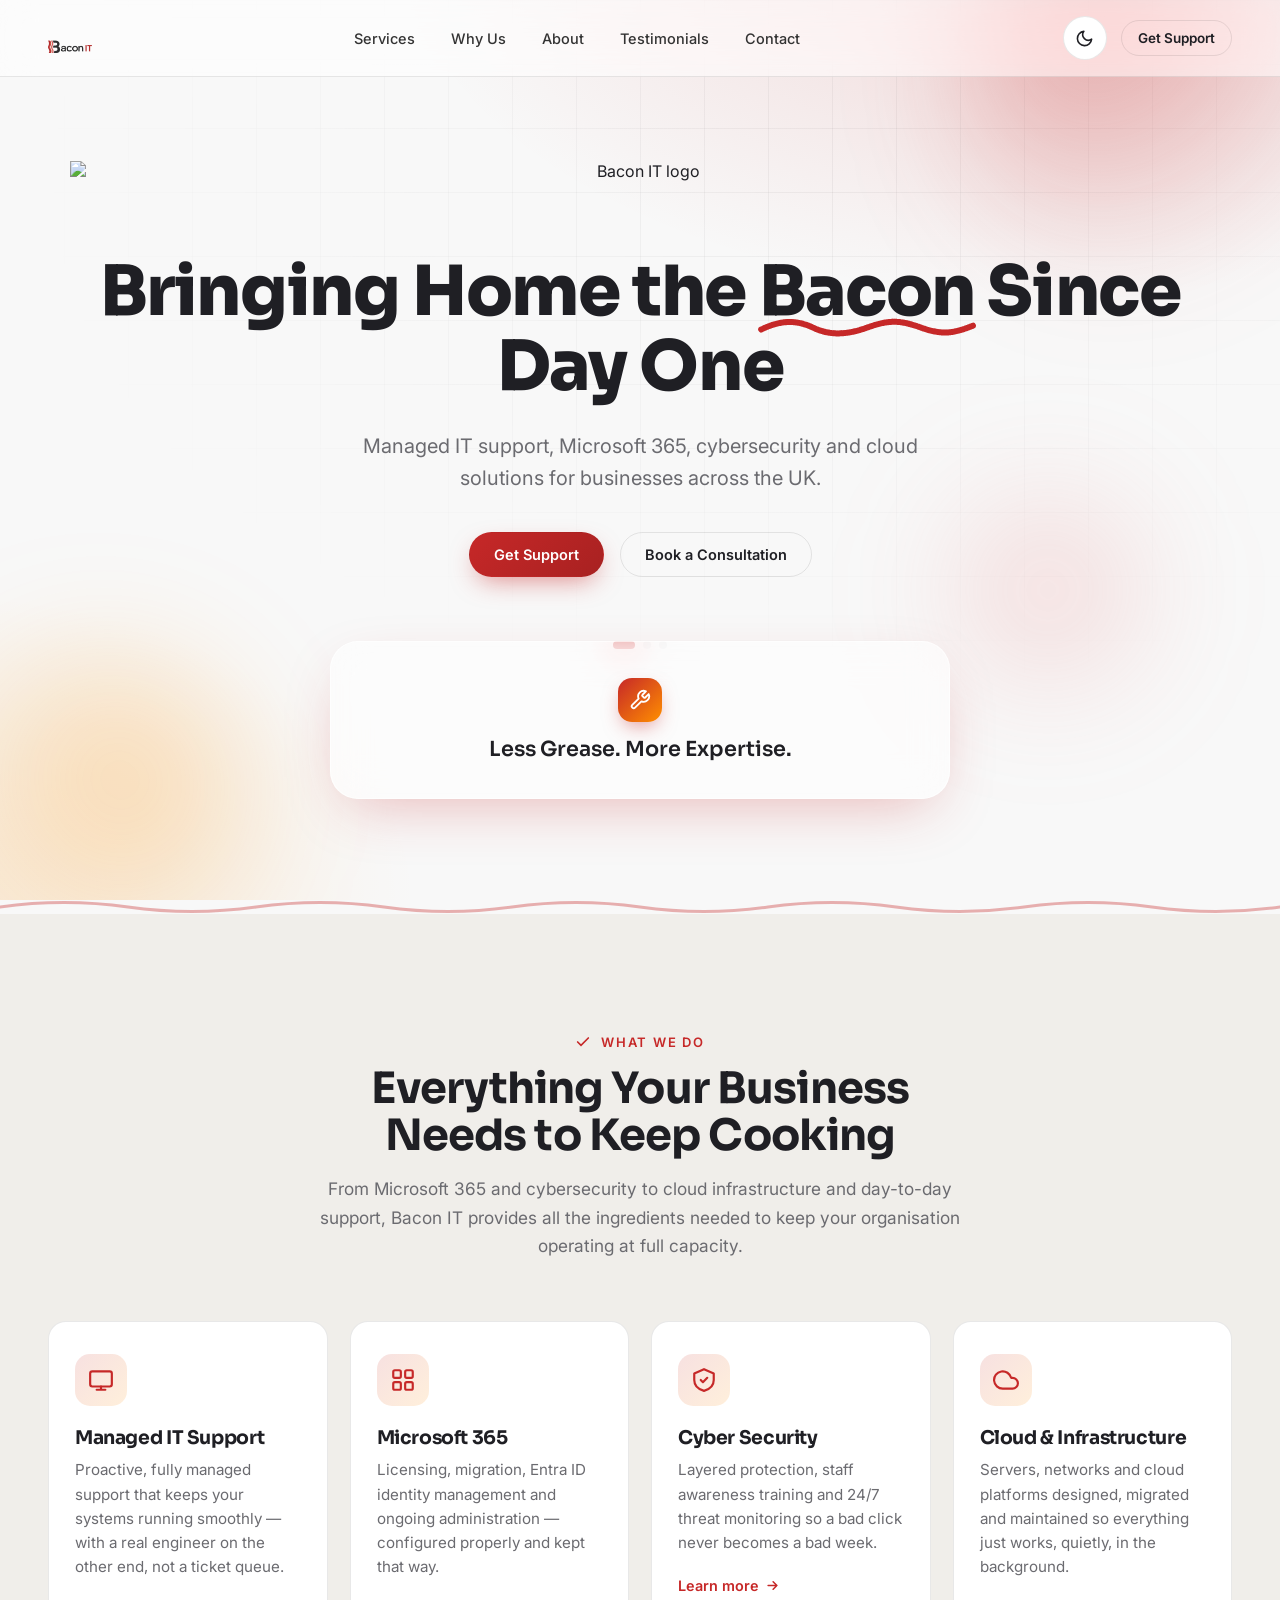
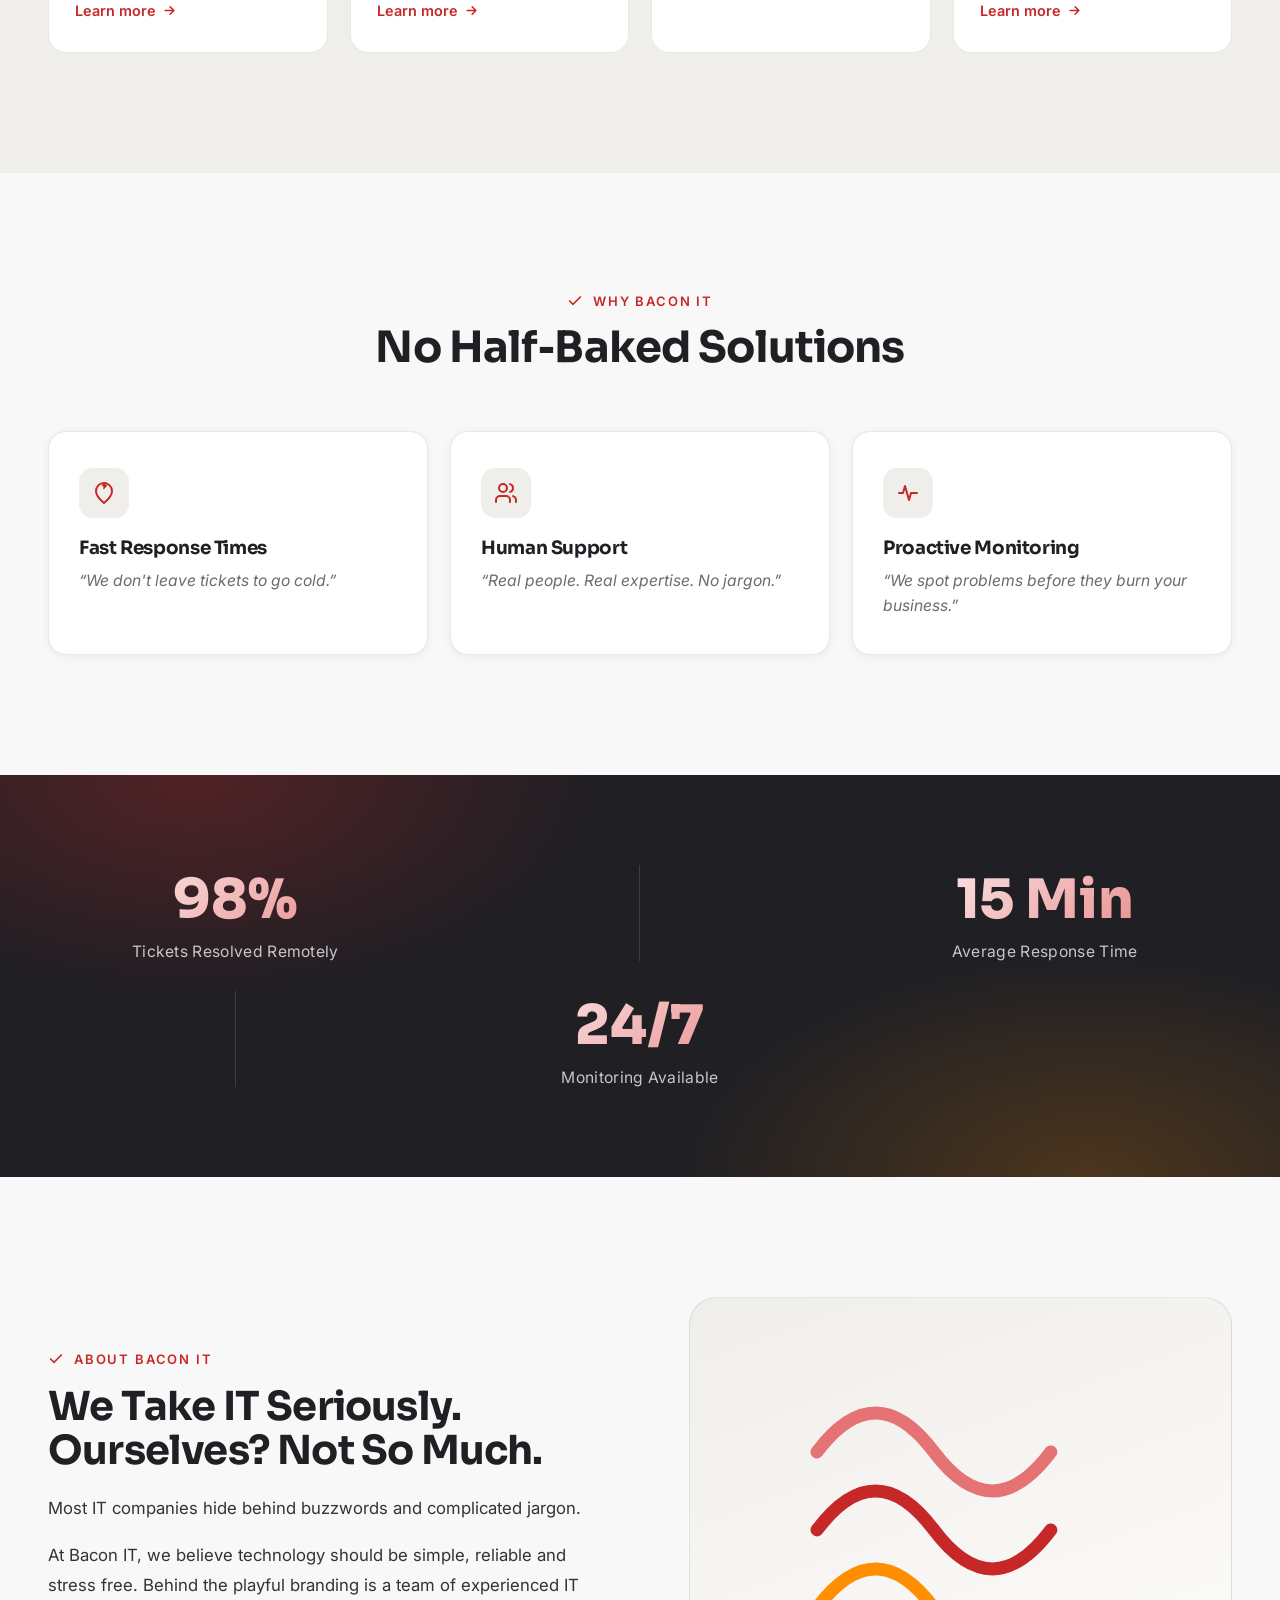
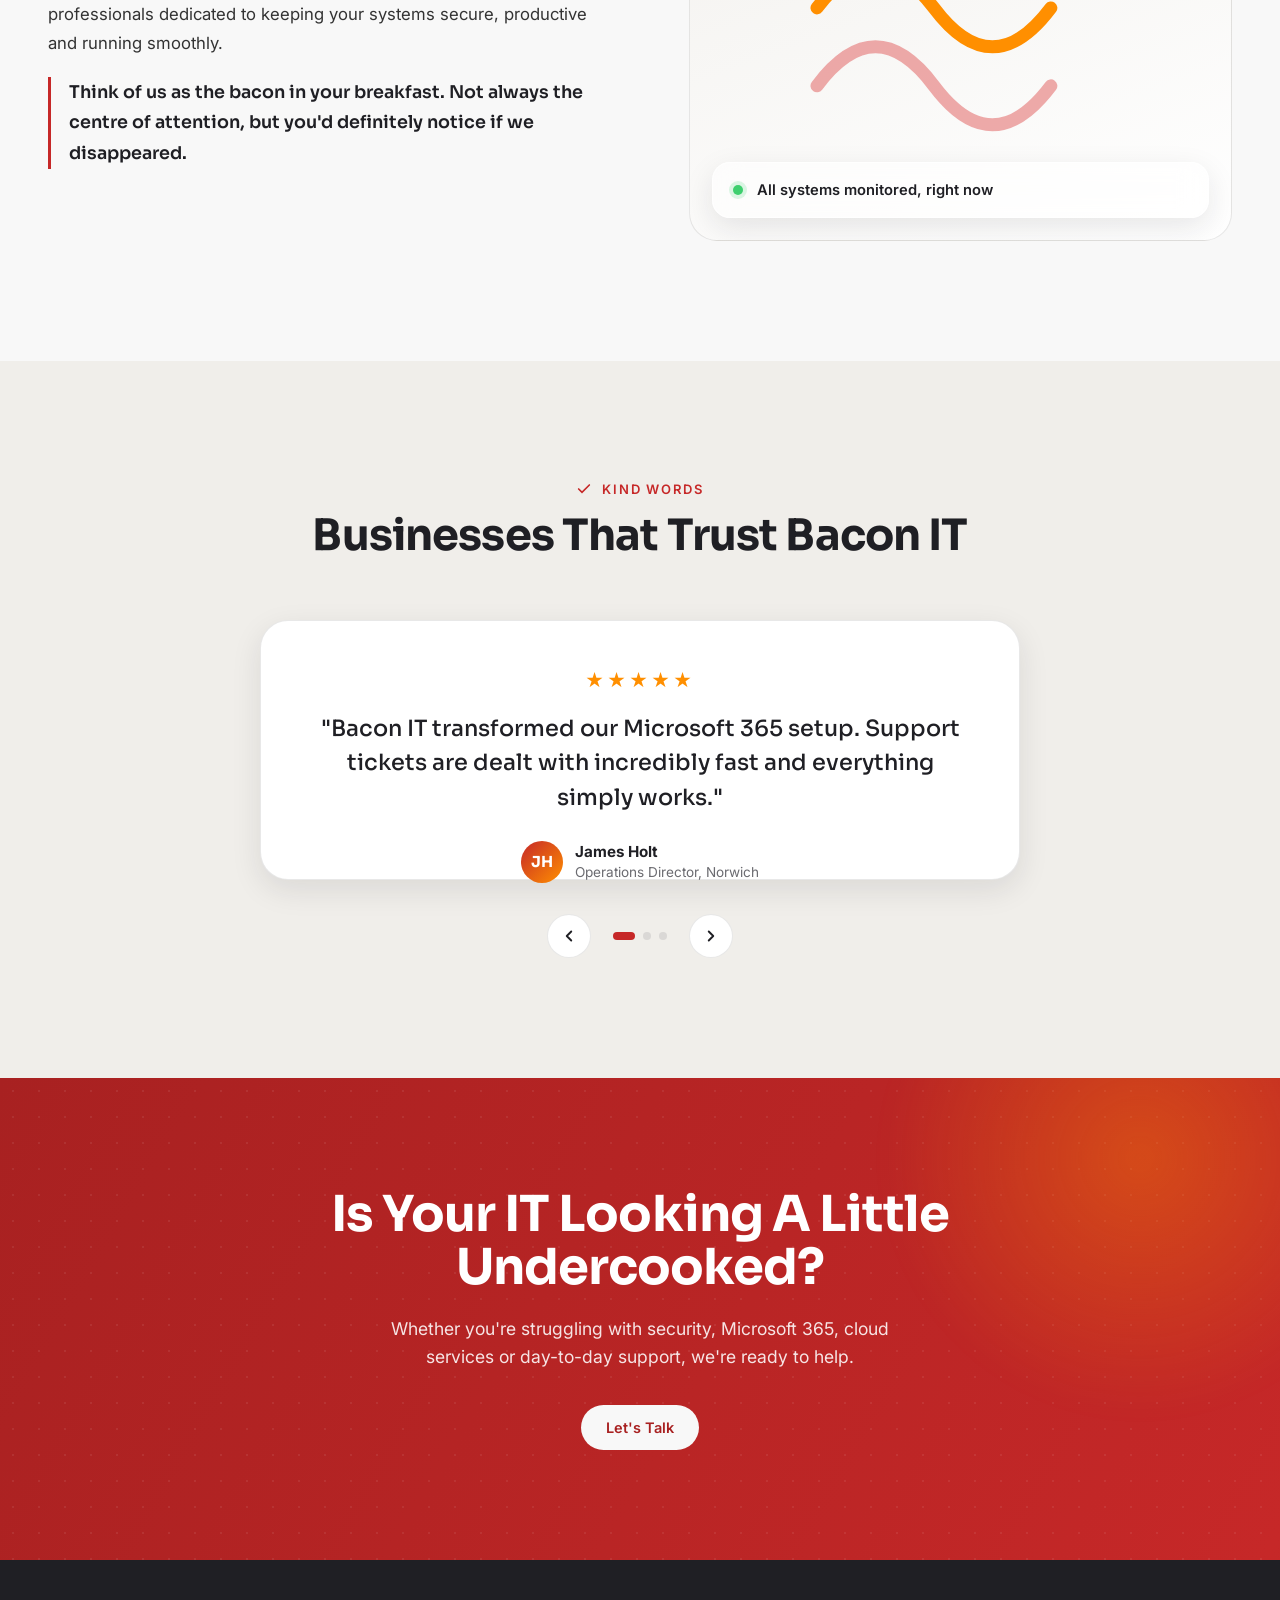
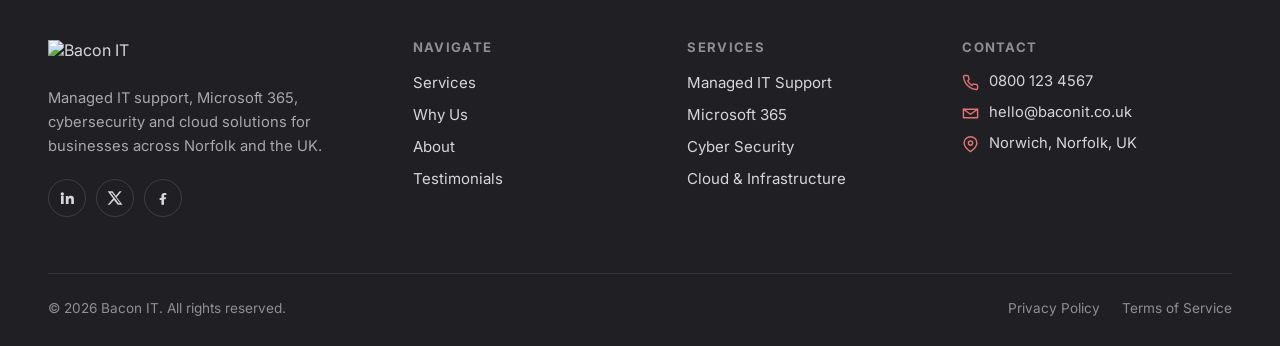
==== commit d308ced1: "Update index.html" ====
--- a/index.html
+++ b/index.html
@@ -19,8 +19,8 @@
 <header class="site-header">
   <div class="container header-inner">
     <a href="#top" class="brand" aria-label="Bacon IT — home">
-      <img class="logo-light-img" src="assets/logo-light.png" alt="Bacon IT">
-      <img class="logo-dark-img" src="assets/logo-dark.png" alt="Bacon IT">
+      <img class="logo-light-img" src="logo-light.png" alt="Bacon IT">
+      <img class="logo-dark-img" src="logo-dark.png" alt="Bacon IT">
     </a>
     <nav class="main-nav" aria-label="Primary">
       <a href="#services">Services</a>
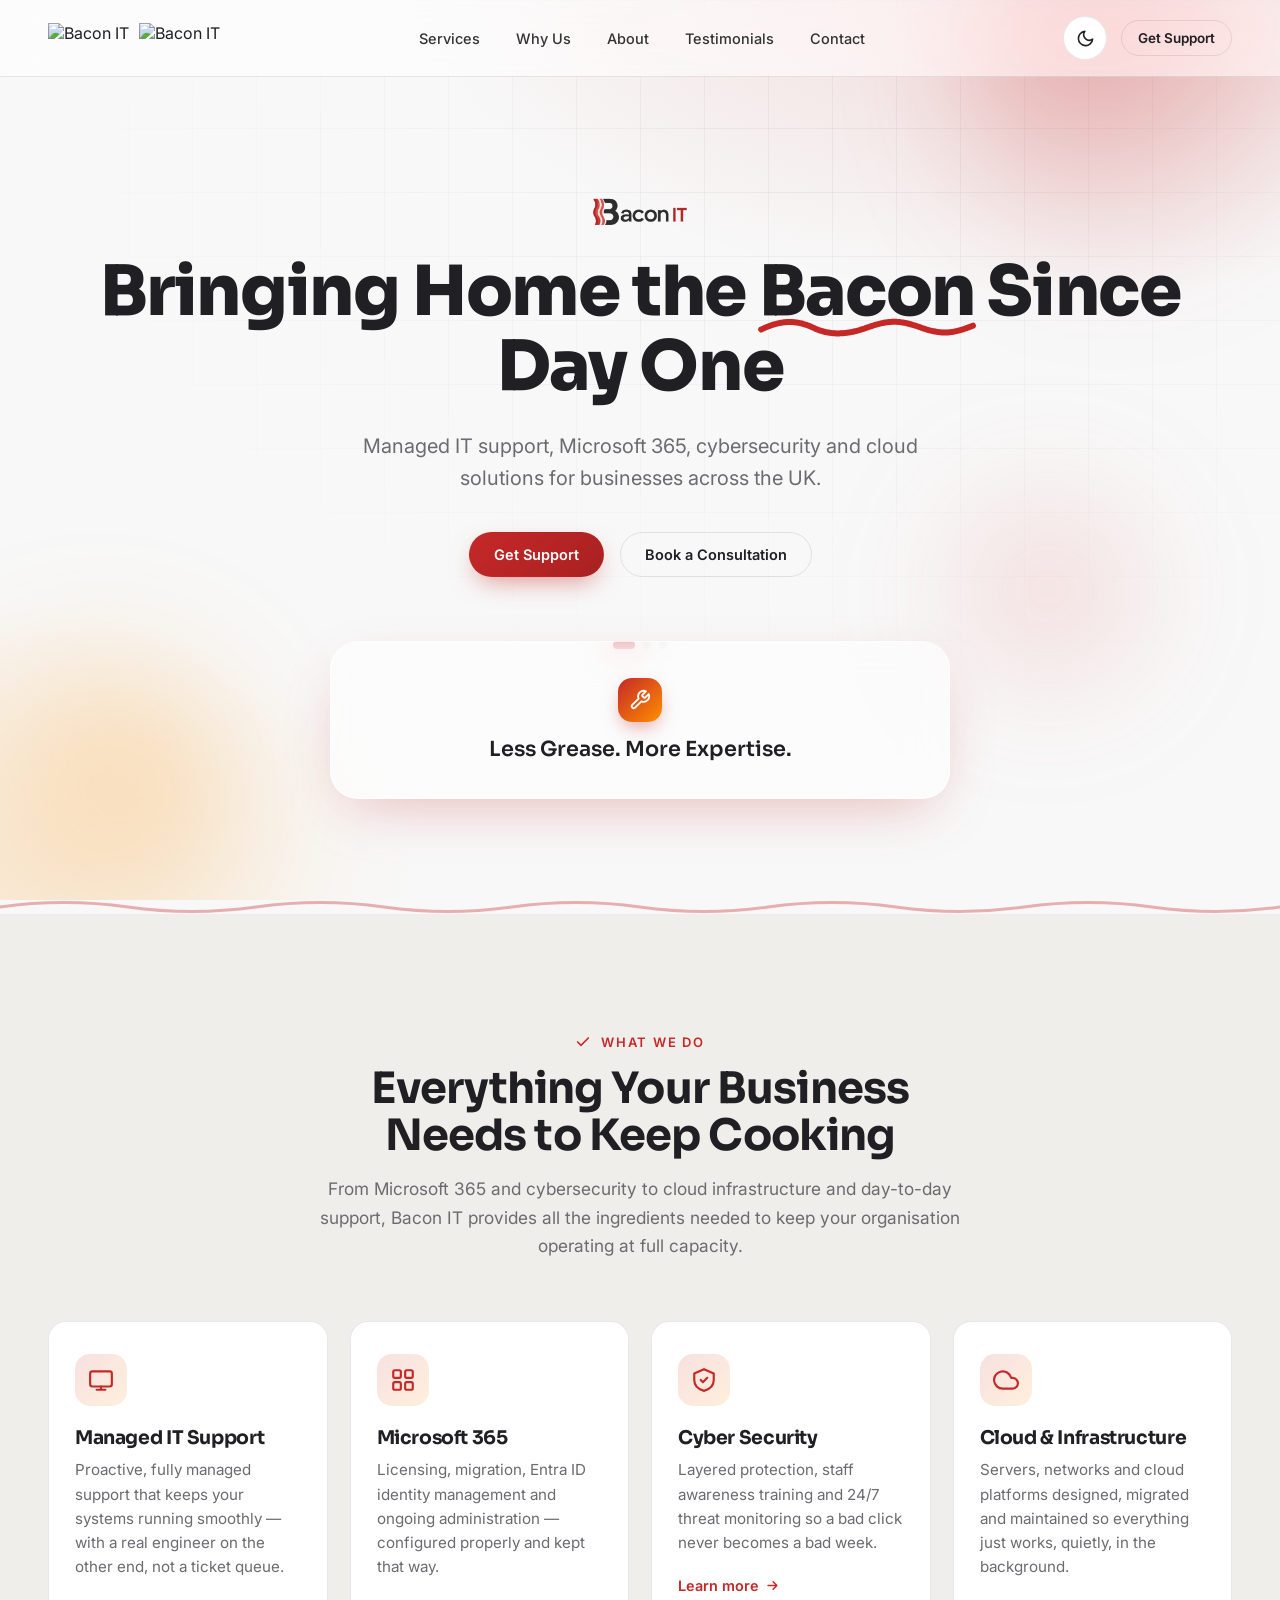
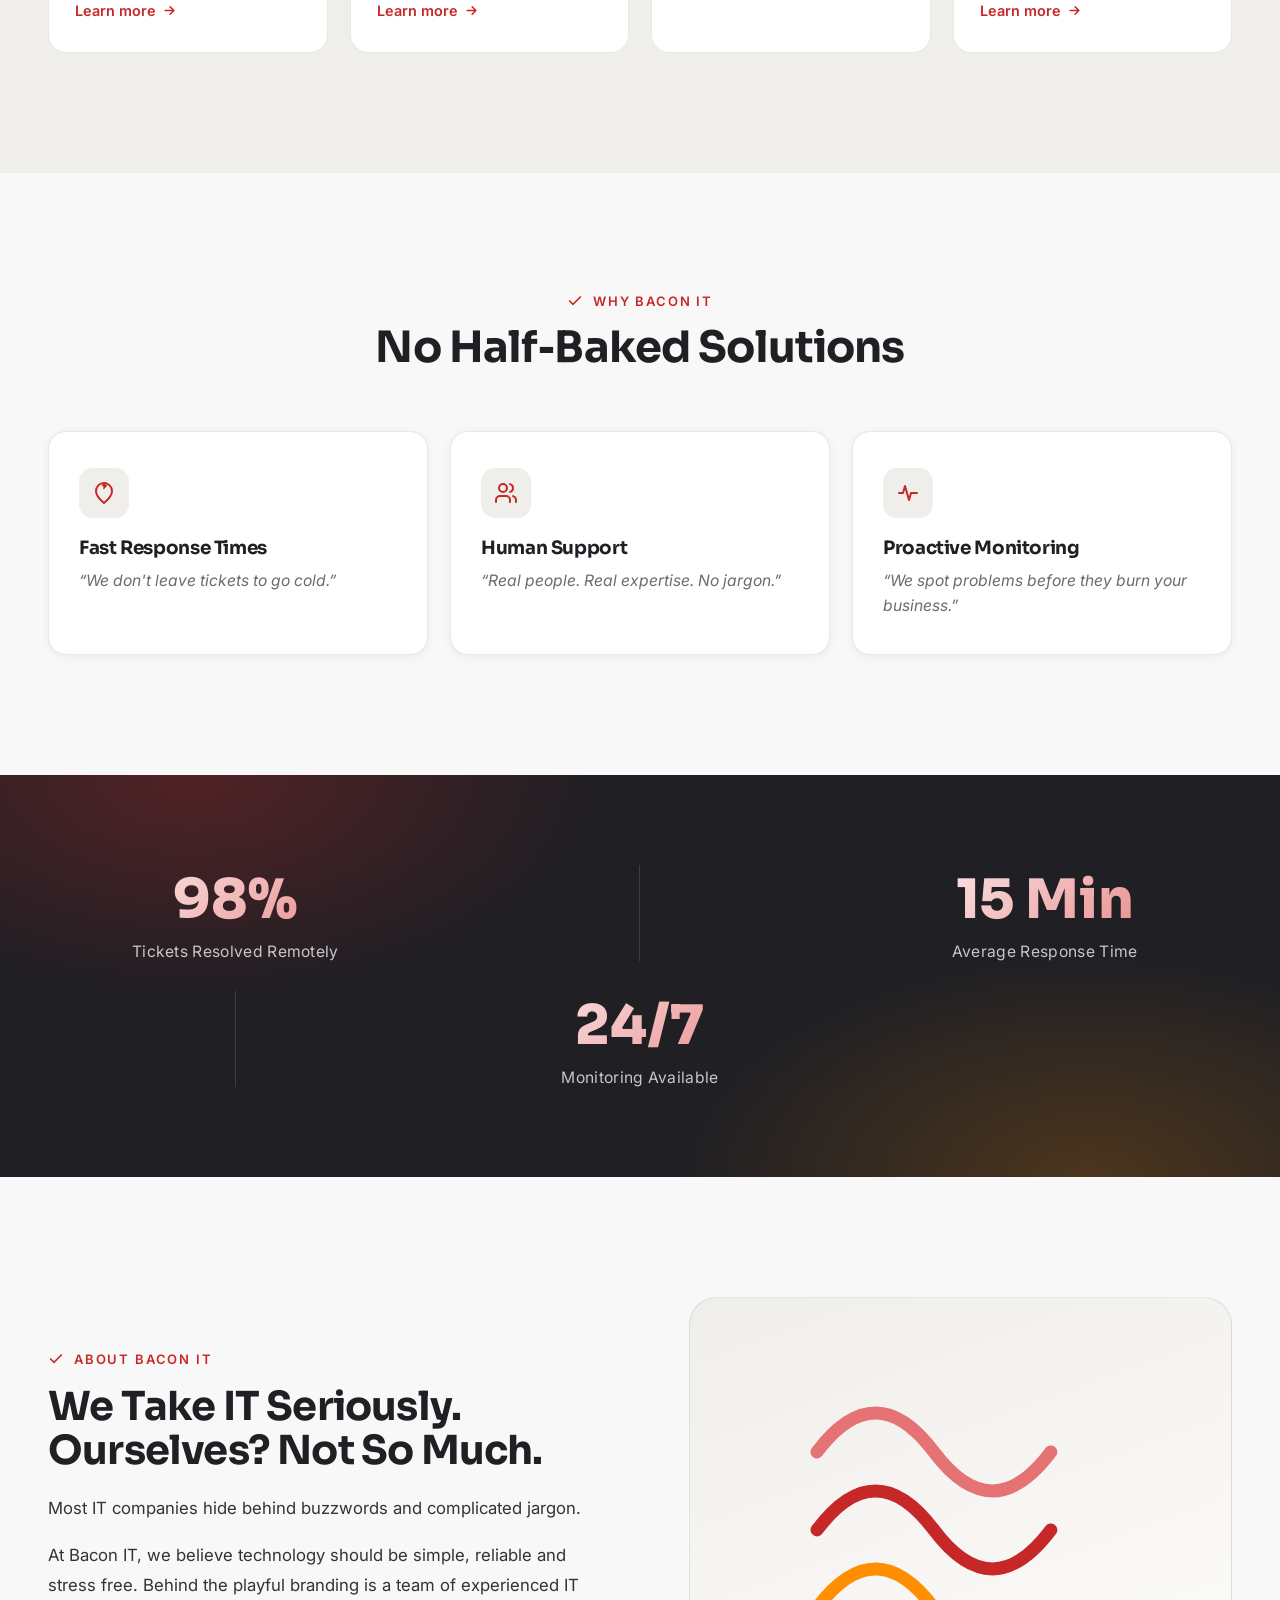
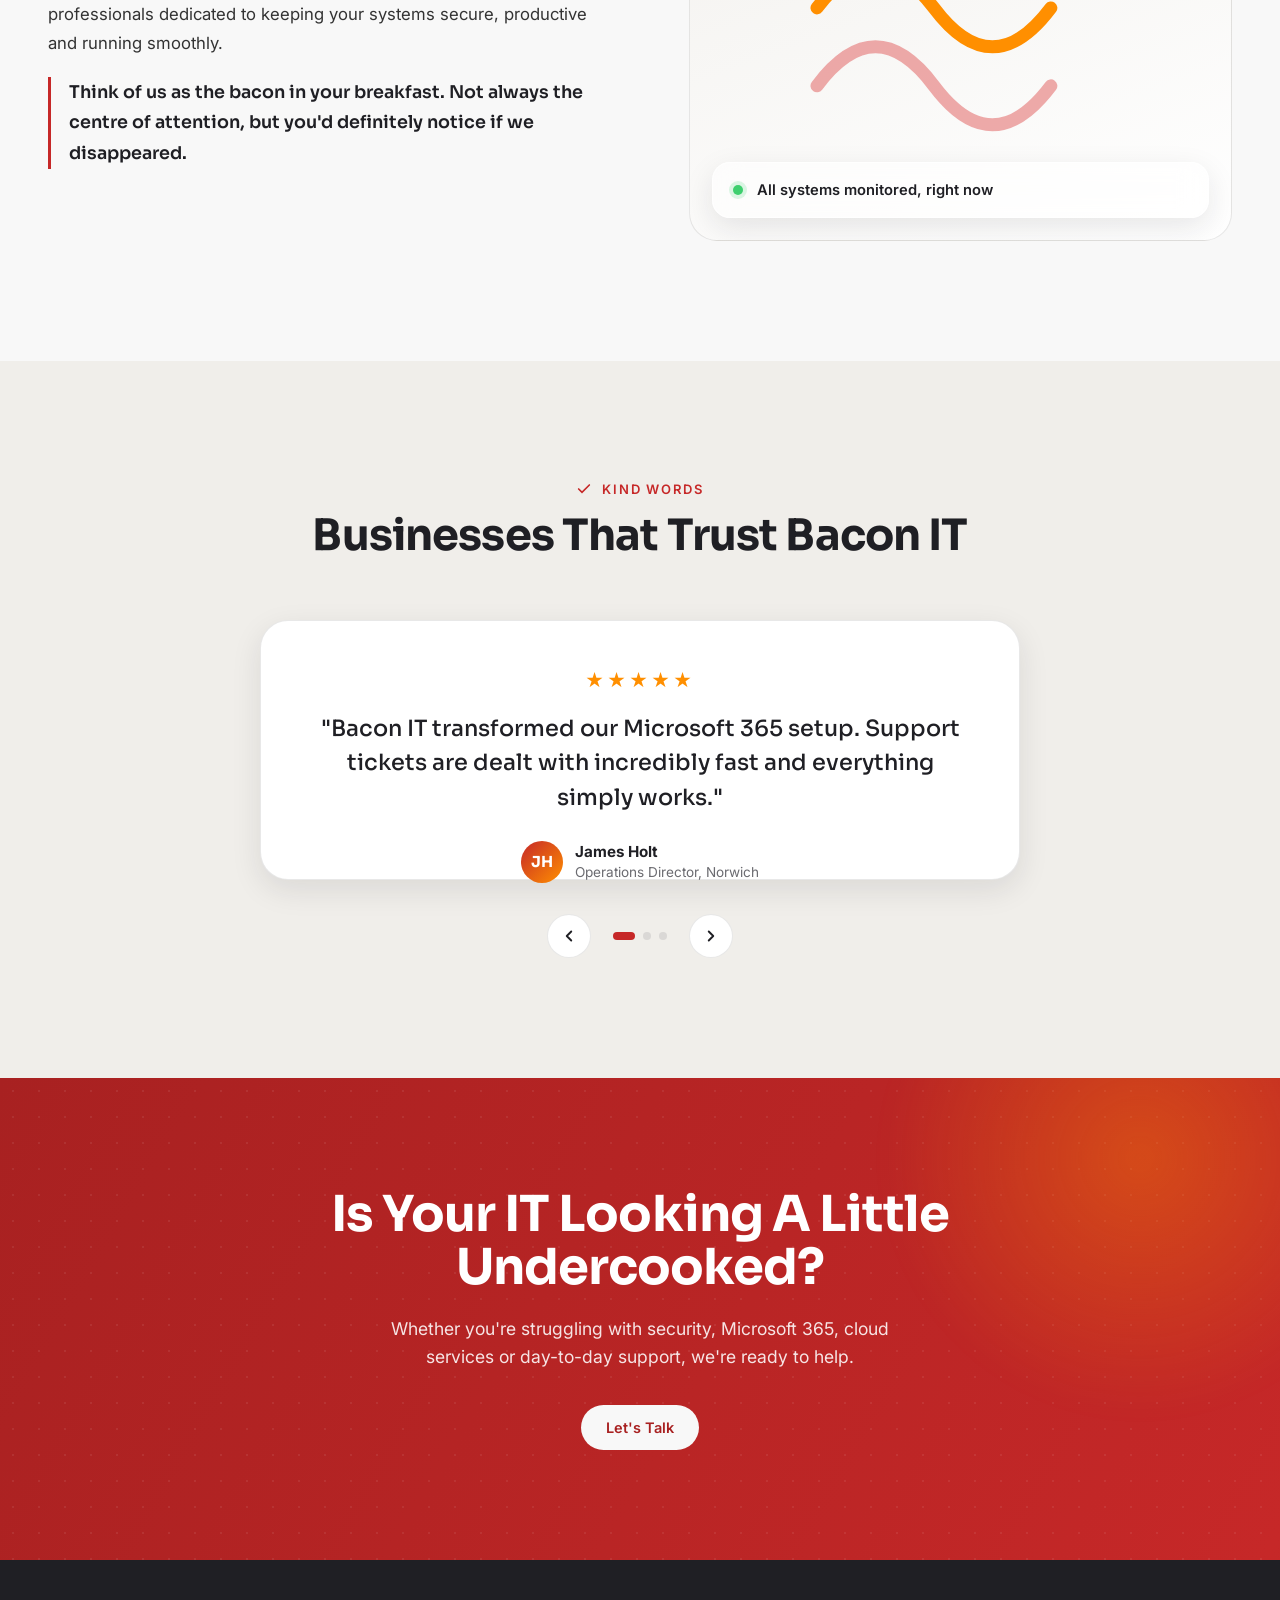
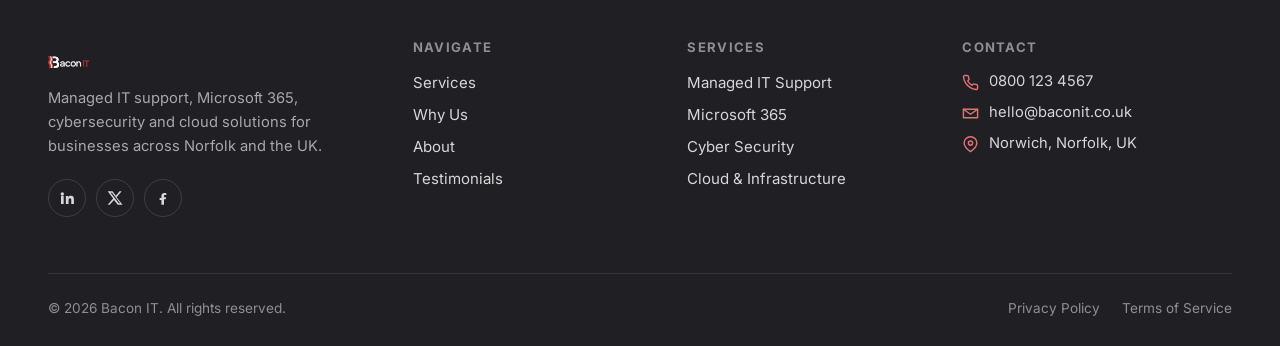
==== commit 337217a5: "Update logo image paths in index.html" ====
--- a/index.html
+++ b/index.html
@@ -19,8 +19,8 @@
 <header class="site-header">
   <div class="container header-inner">
     <a href="#top" class="brand" aria-label="Bacon IT — home">
-      <img class="logo-light-img" src="logo-light.png" alt="Bacon IT">
-      <img class="logo-dark-img" src="logo-dark.png" alt="Bacon IT">
+      <img class="assets/logo-light-img" src="logo-light.png" alt="Bacon IT">
+      <img class="assets/logo-dark-img" src="logo-dark.png" alt="Bacon IT">
     </a>
     <nav class="main-nav" aria-label="Primary">
       <a href="#services">Services</a>
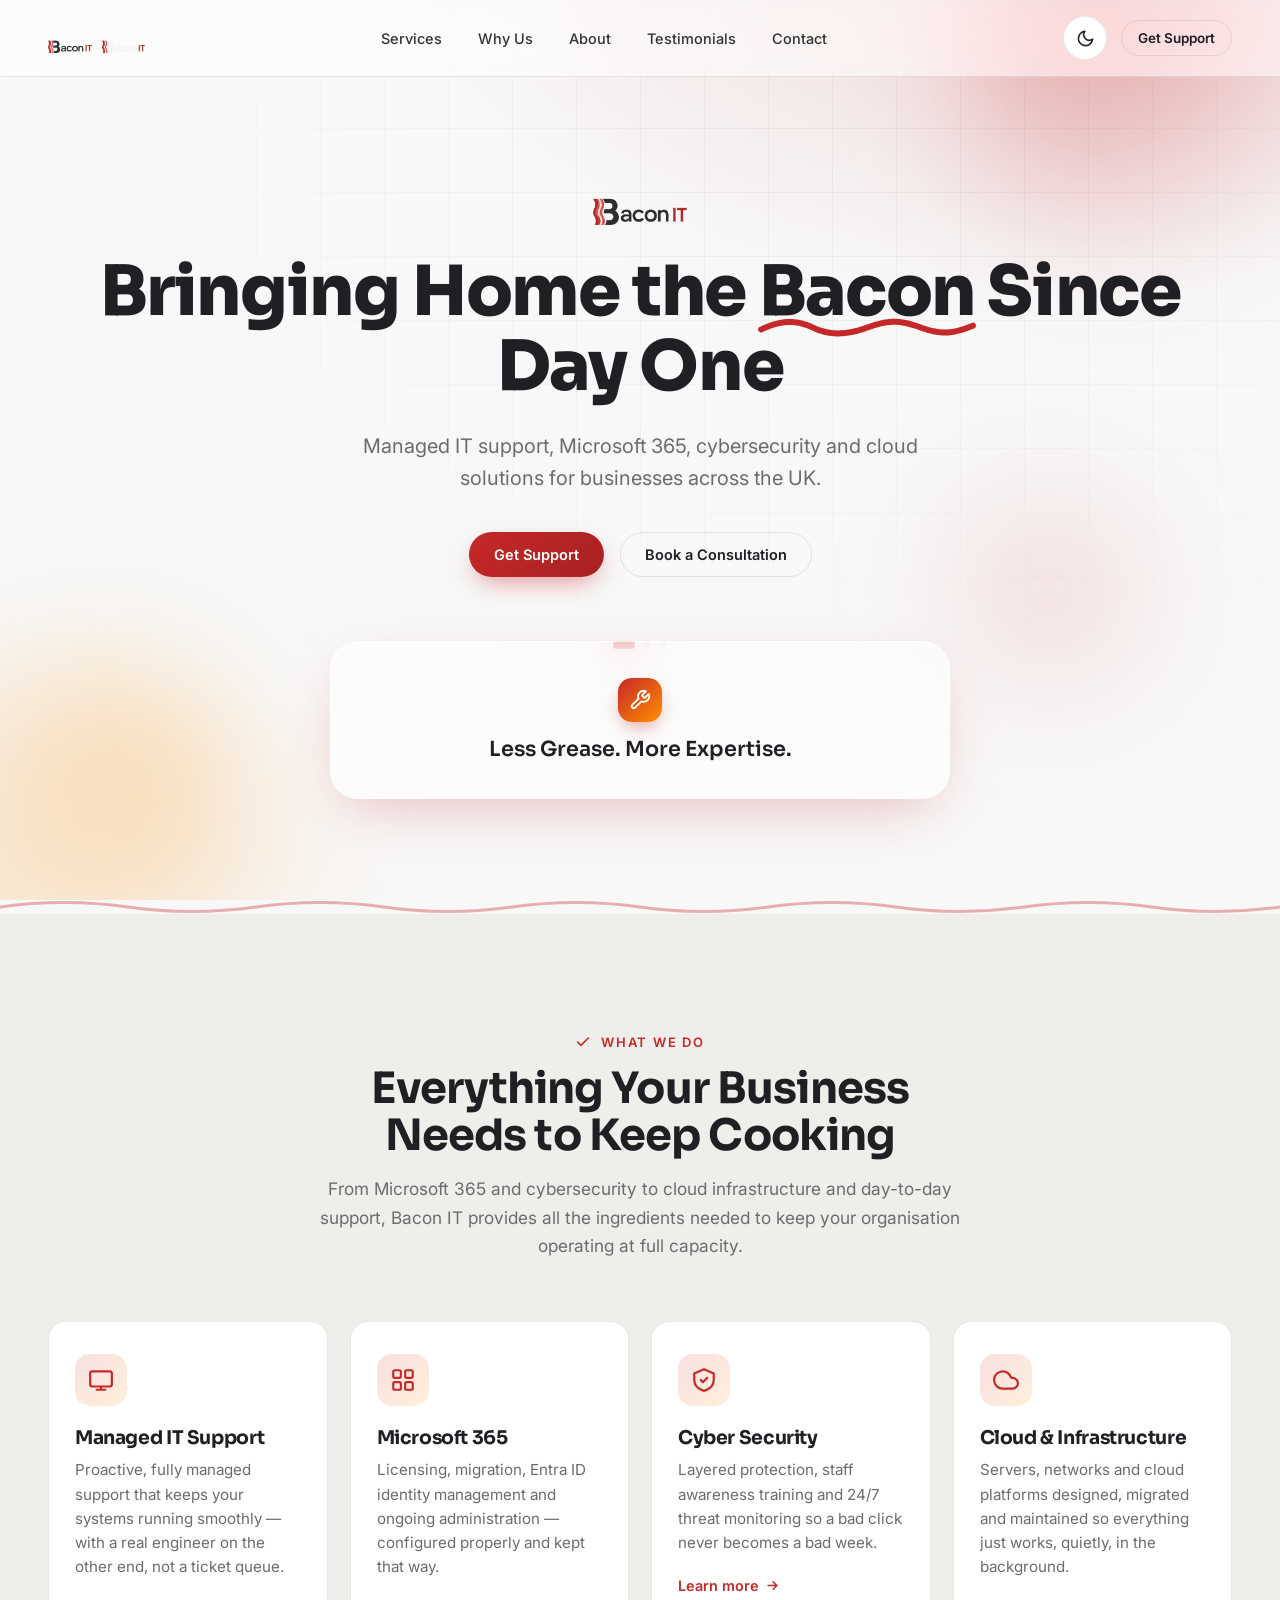
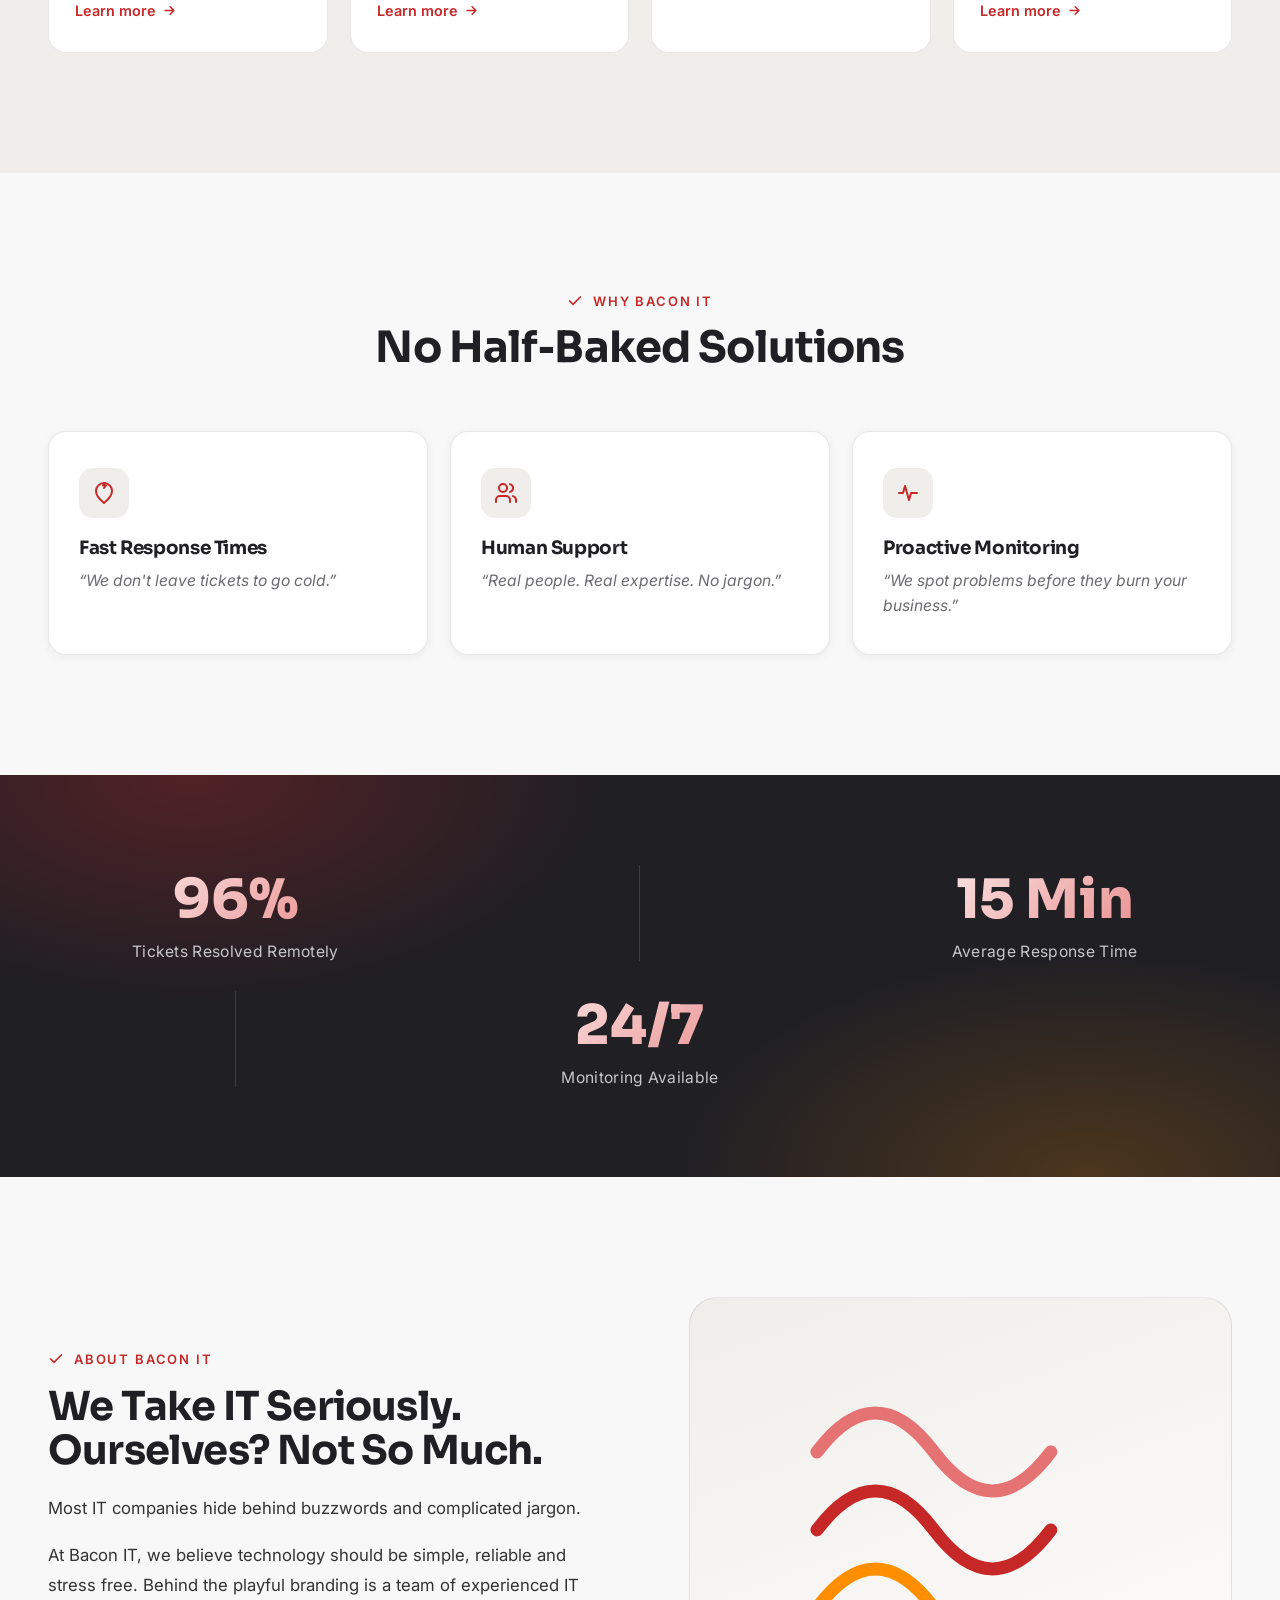
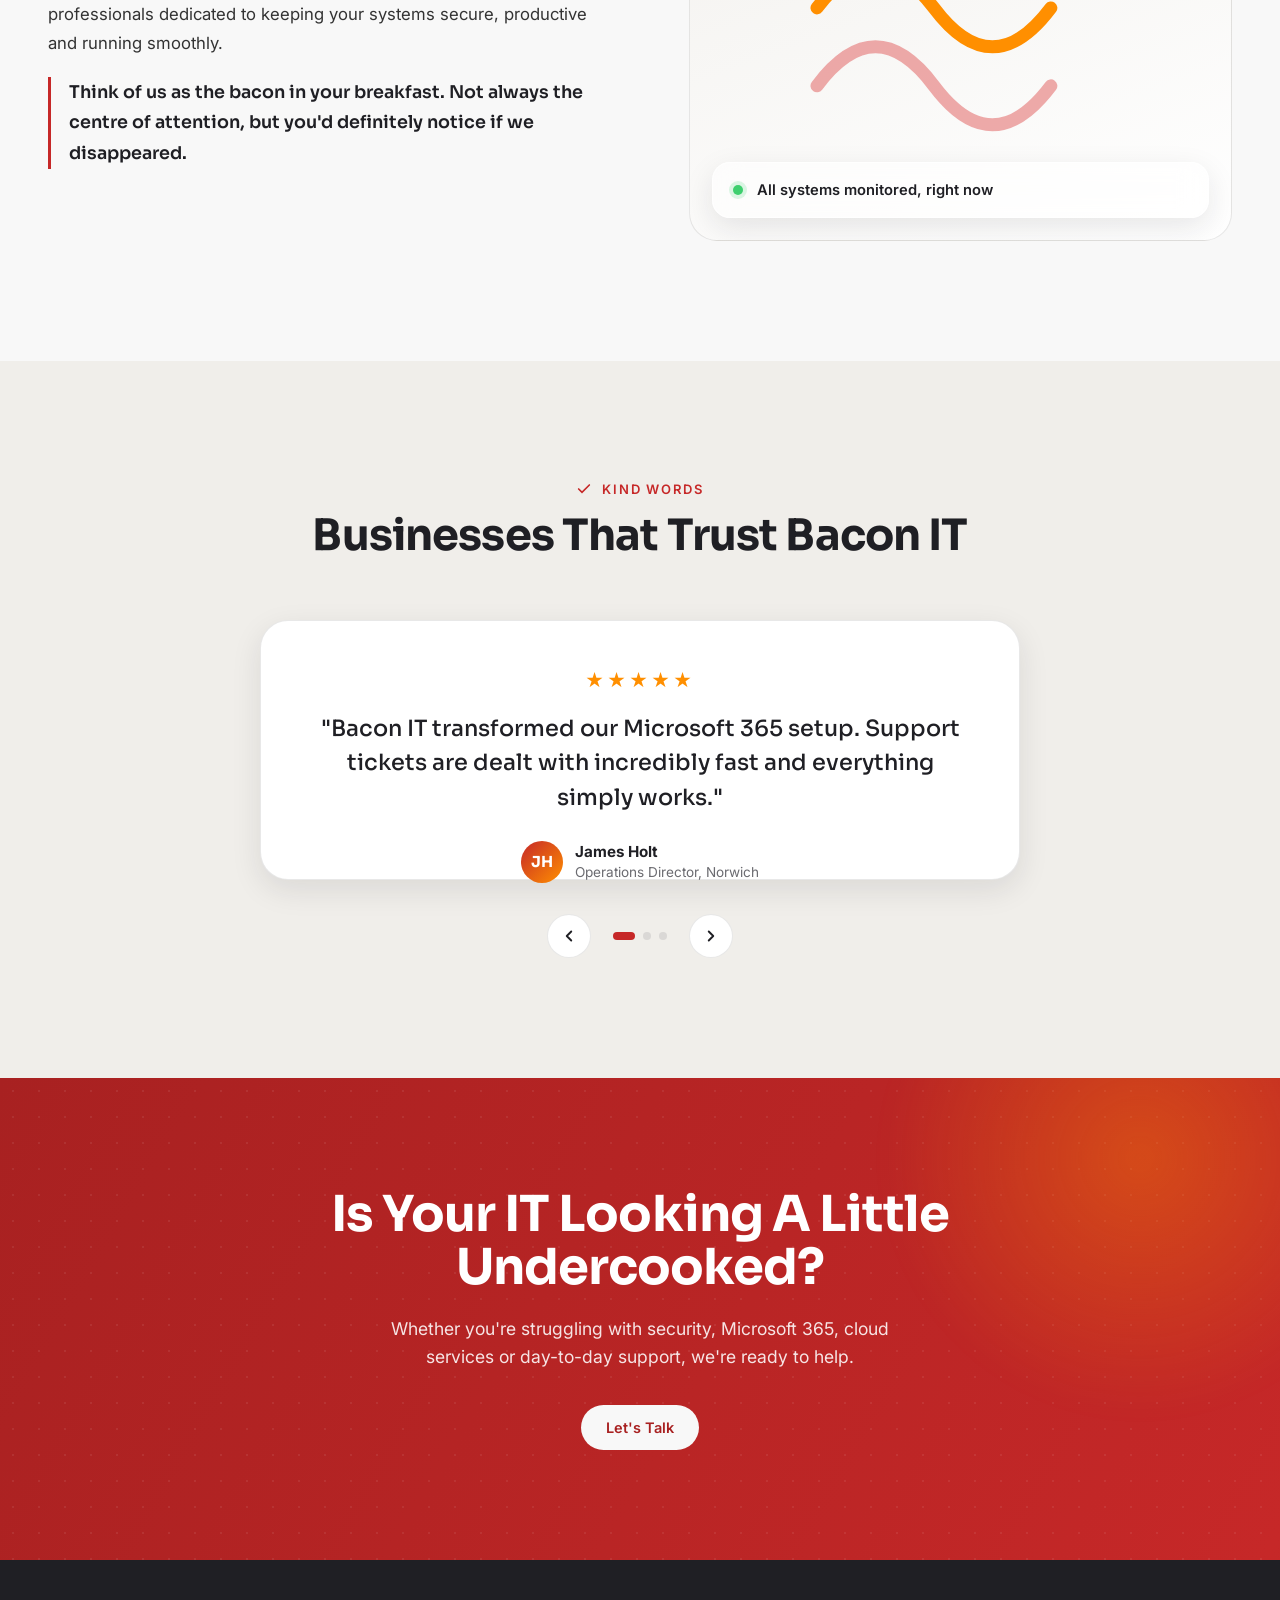
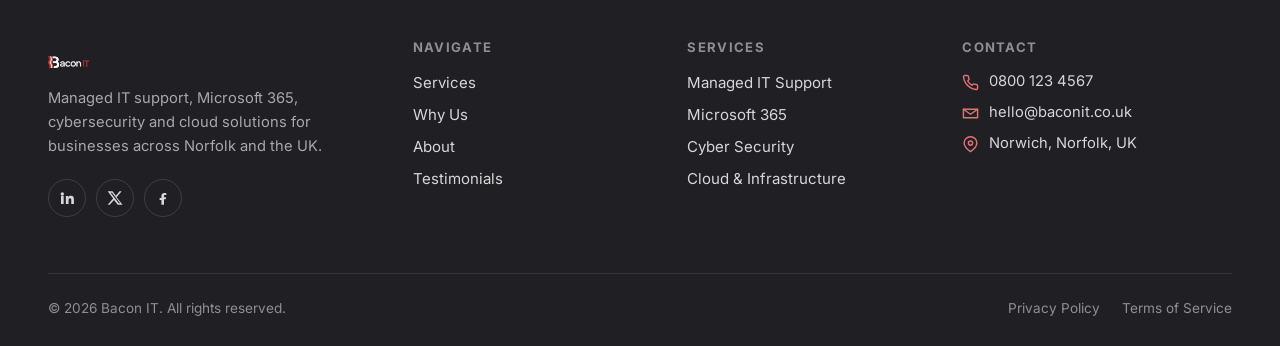
==== commit 7176f0e9: "Update logo image paths in index.html" ====
--- a/index.html
+++ b/index.html
@@ -19,8 +19,8 @@
 <header class="site-header">
   <div class="container header-inner">
     <a href="#top" class="brand" aria-label="Bacon IT — home">
-      <img class="assets/logo-light-img" src="logo-light.png" alt="Bacon IT">
-      <img class="assets/logo-dark-img" src="logo-dark.png" alt="Bacon IT">
+      <img class="assets/logo-light-img" src="assets/logo-light.png" alt="Bacon IT">
+      <img class="assets/logo-dark-img" src="assets/logo-dark.png" alt="Bacon IT">
     </a>
     <nav class="main-nav" aria-label="Primary">
       <a href="#services">Services</a>
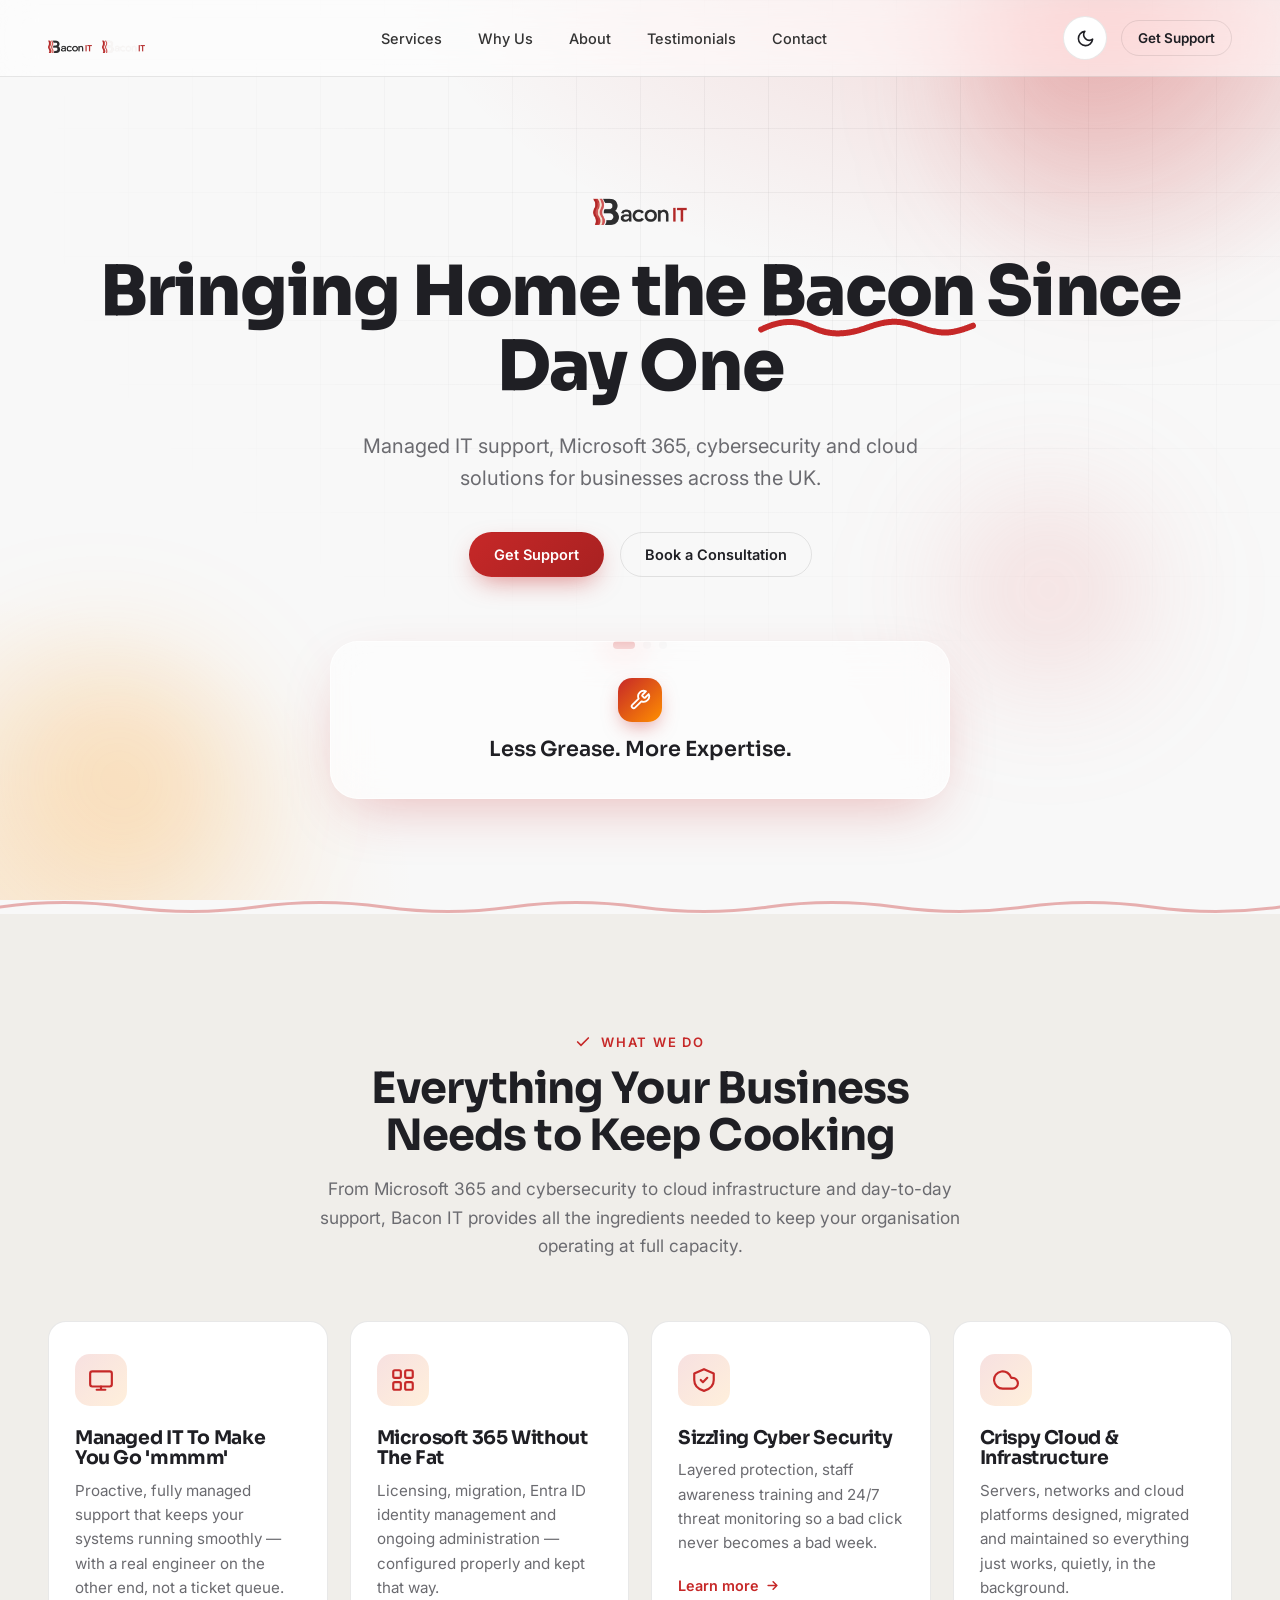
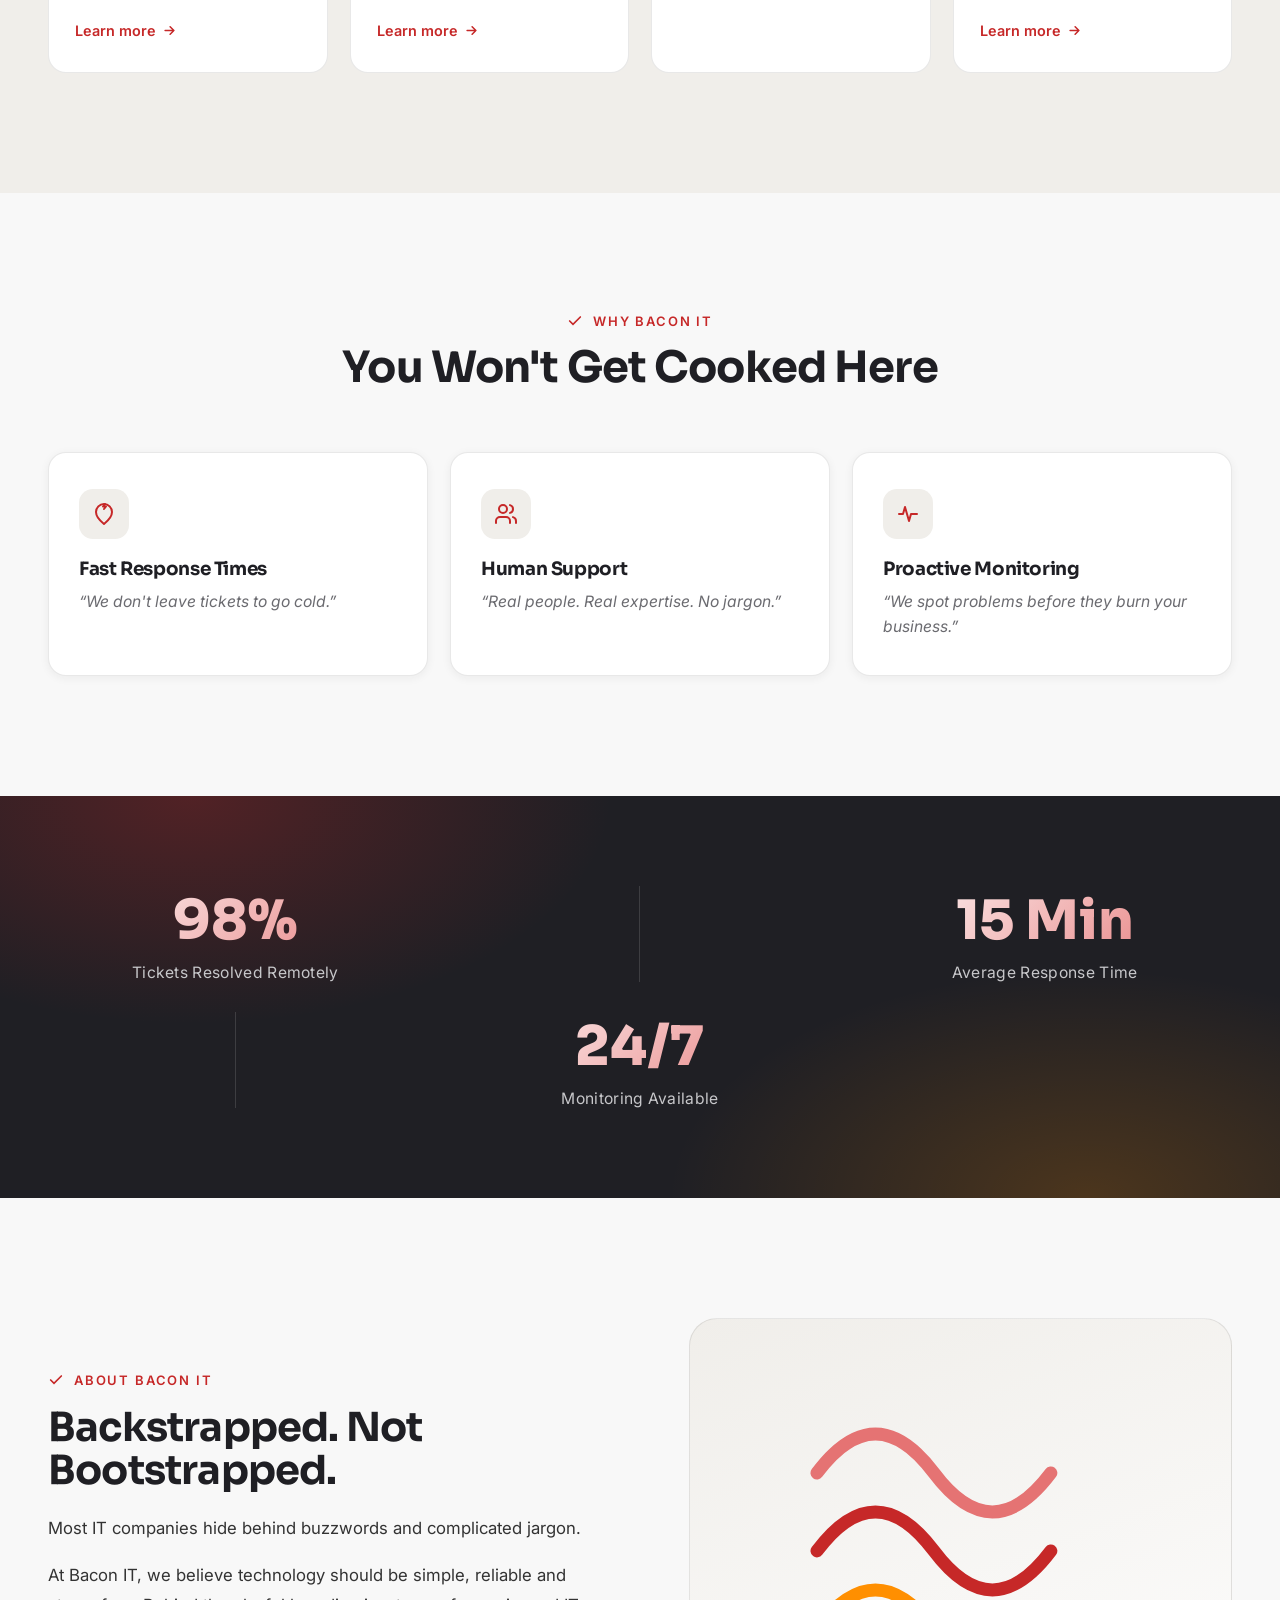
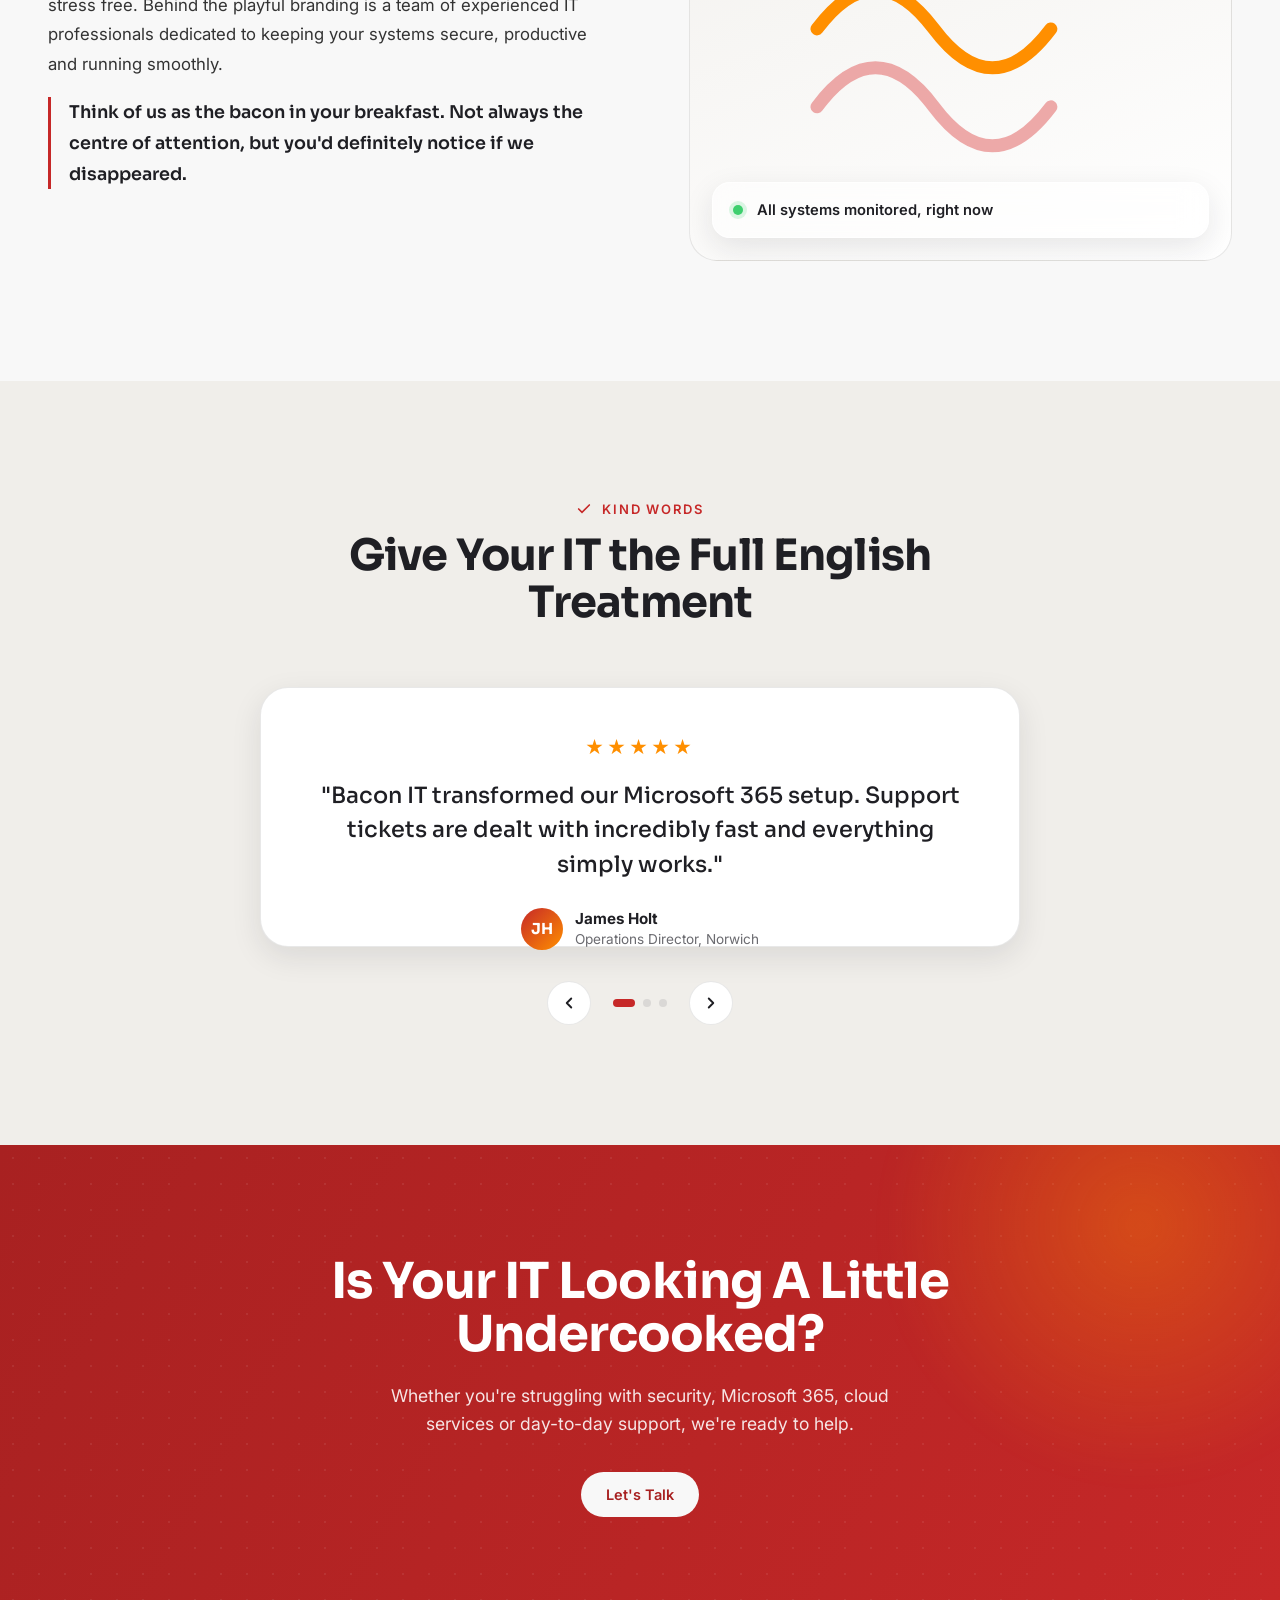
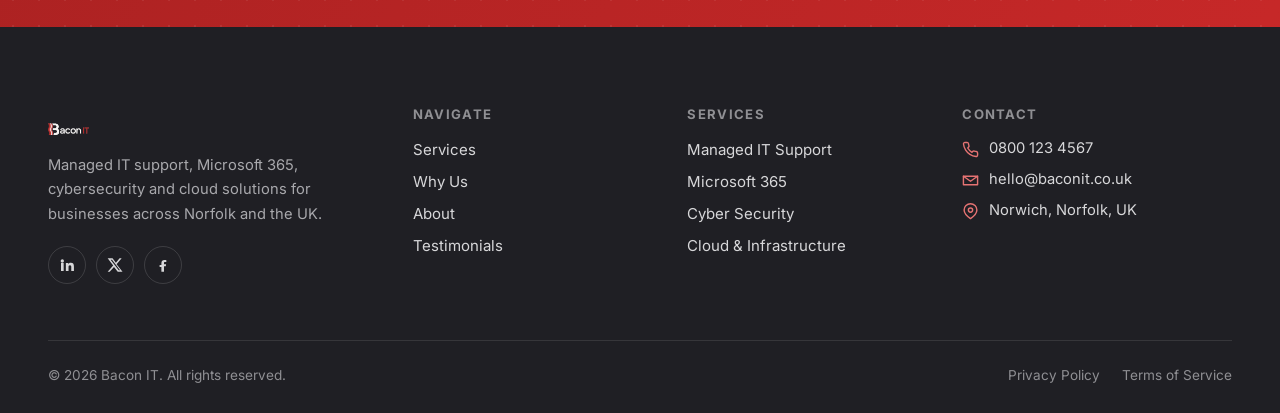
==== commit b7c87895: "Update service titles and headings in index.html" ====
--- a/index.html
+++ b/index.html
@@ -123,7 +123,7 @@
         <div class="service-icon">
           <svg viewBox="0 0 24 24" fill="none" stroke="currentColor" stroke-width="2" stroke-linecap="round" stroke-linejoin="round"><rect x="2" y="4" width="20" height="14" rx="2"/><path d="M8 21h8M12 18v3"/></svg>
         </div>
-        <h3>Managed IT Support</h3>
+        <h3>Managed IT To Make You Go 'mmmm'</h3>
         <p>Proactive, fully managed support that keeps your systems running smoothly — with a real engineer on the other end, not a ticket queue.</p>
         <a href="#contact" class="learn-more">Learn more <svg viewBox="0 0 24 24" fill="none" stroke="currentColor" stroke-width="2.5" stroke-linecap="round" stroke-linejoin="round"><path d="M5 12h14M13 6l6 6-6 6"/></svg></a>
       </div>
@@ -132,7 +132,7 @@
         <div class="service-icon">
           <svg viewBox="0 0 24 24" fill="none" stroke="currentColor" stroke-width="2" stroke-linecap="round" stroke-linejoin="round"><rect x="3" y="3" width="7" height="7" rx="1.5"/><rect x="14" y="3" width="7" height="7" rx="1.5"/><rect x="3" y="14" width="7" height="7" rx="1.5"/><rect x="14" y="14" width="7" height="7" rx="1.5"/></svg>
         </div>
-        <h3>Microsoft 365</h3>
+        <h3>Microsoft 365 Without The Fat</h3>
         <p>Licensing, migration, Entra ID identity management and ongoing administration — configured properly and kept that way.</p>
         <a href="#contact" class="learn-more">Learn more <svg viewBox="0 0 24 24" fill="none" stroke="currentColor" stroke-width="2.5" stroke-linecap="round" stroke-linejoin="round"><path d="M5 12h14M13 6l6 6-6 6"/></svg></a>
       </div>
@@ -141,7 +141,7 @@
         <div class="service-icon">
           <svg viewBox="0 0 24 24" fill="none" stroke="currentColor" stroke-width="2" stroke-linecap="round" stroke-linejoin="round"><path d="M12 2 3 6v6c0 5 3.8 8.6 9 10 5.2-1.4 9-5 9-10V6l-9-4z"/><path d="m9 12 2 2 4-4"/></svg>
         </div>
-        <h3>Cyber Security</h3>
+        <h3>Sizzling Cyber Security</h3>
         <p>Layered protection, staff awareness training and 24/7 threat monitoring so a bad click never becomes a bad week.</p>
         <a href="#contact" class="learn-more">Learn more <svg viewBox="0 0 24 24" fill="none" stroke="currentColor" stroke-width="2.5" stroke-linecap="round" stroke-linejoin="round"><path d="M5 12h14M13 6l6 6-6 6"/></svg></a>
       </div>
@@ -150,7 +150,7 @@
         <div class="service-icon">
           <svg viewBox="0 0 24 24" fill="none" stroke="currentColor" stroke-width="2" stroke-linecap="round" stroke-linejoin="round"><path d="M18 10h-1.26A8 8 0 1 0 9 20h9a5 5 0 0 0 0-10z"/></svg>
         </div>
-        <h3>Cloud &amp; Infrastructure</h3>
+        <h3> Crispy Cloud &amp; Infrastructure</h3>
         <p>Servers, networks and cloud platforms designed, migrated and maintained so everything just works, quietly, in the background.</p>
         <a href="#contact" class="learn-more">Learn more <svg viewBox="0 0 24 24" fill="none" stroke="currentColor" stroke-width="2.5" stroke-linecap="round" stroke-linejoin="round"><path d="M5 12h14M13 6l6 6-6 6"/></svg></a>
       </div>
@@ -168,7 +168,7 @@
         <svg width="16" height="16" viewBox="0 0 24 24" fill="none" stroke="currentColor" stroke-width="2.5" stroke-linecap="round"><path d="M20 6 9 17l-5-5"/></svg>
         Why Bacon IT
       </span>
-      <h2>No Half‑Baked Solutions</h2>
+      <h2>You Won't Get Cooked Here</h2>
     </div>
 
     <div class="why-grid">
@@ -231,7 +231,7 @@
         <svg width="16" height="16" viewBox="0 0 24 24" fill="none" stroke="currentColor" stroke-width="2.5" stroke-linecap="round"><path d="M20 6 9 17l-5-5"/></svg>
         About Bacon IT
       </span>
-      <h2>We Take IT Seriously. Ourselves? Not So Much.</h2>
+      <h2>Backstrapped. Not Bootstrapped.</h2>
       <p>Most IT companies hide behind buzzwords and complicated jargon.</p>
       <p>At Bacon IT, we believe technology should be simple, reliable and stress free. Behind the playful branding is a team of experienced IT professionals dedicated to keeping your systems secure, productive and running smoothly.</p>
       <p class="tagline">Think of us as the bacon in your breakfast. Not always the centre of attention, but you'd definitely notice if we disappeared.</p>
@@ -261,7 +261,7 @@
         <svg width="16" height="16" viewBox="0 0 24 24" fill="none" stroke="currentColor" stroke-width="2.5" stroke-linecap="round"><path d="M20 6 9 17l-5-5"/></svg>
         Kind Words
       </span>
-      <h2>Businesses That Trust Bacon IT</h2>
+      <h2>Give Your IT the Full English Treatment</h2>
     </div>
 
     <div class="testi-wrap reveal">
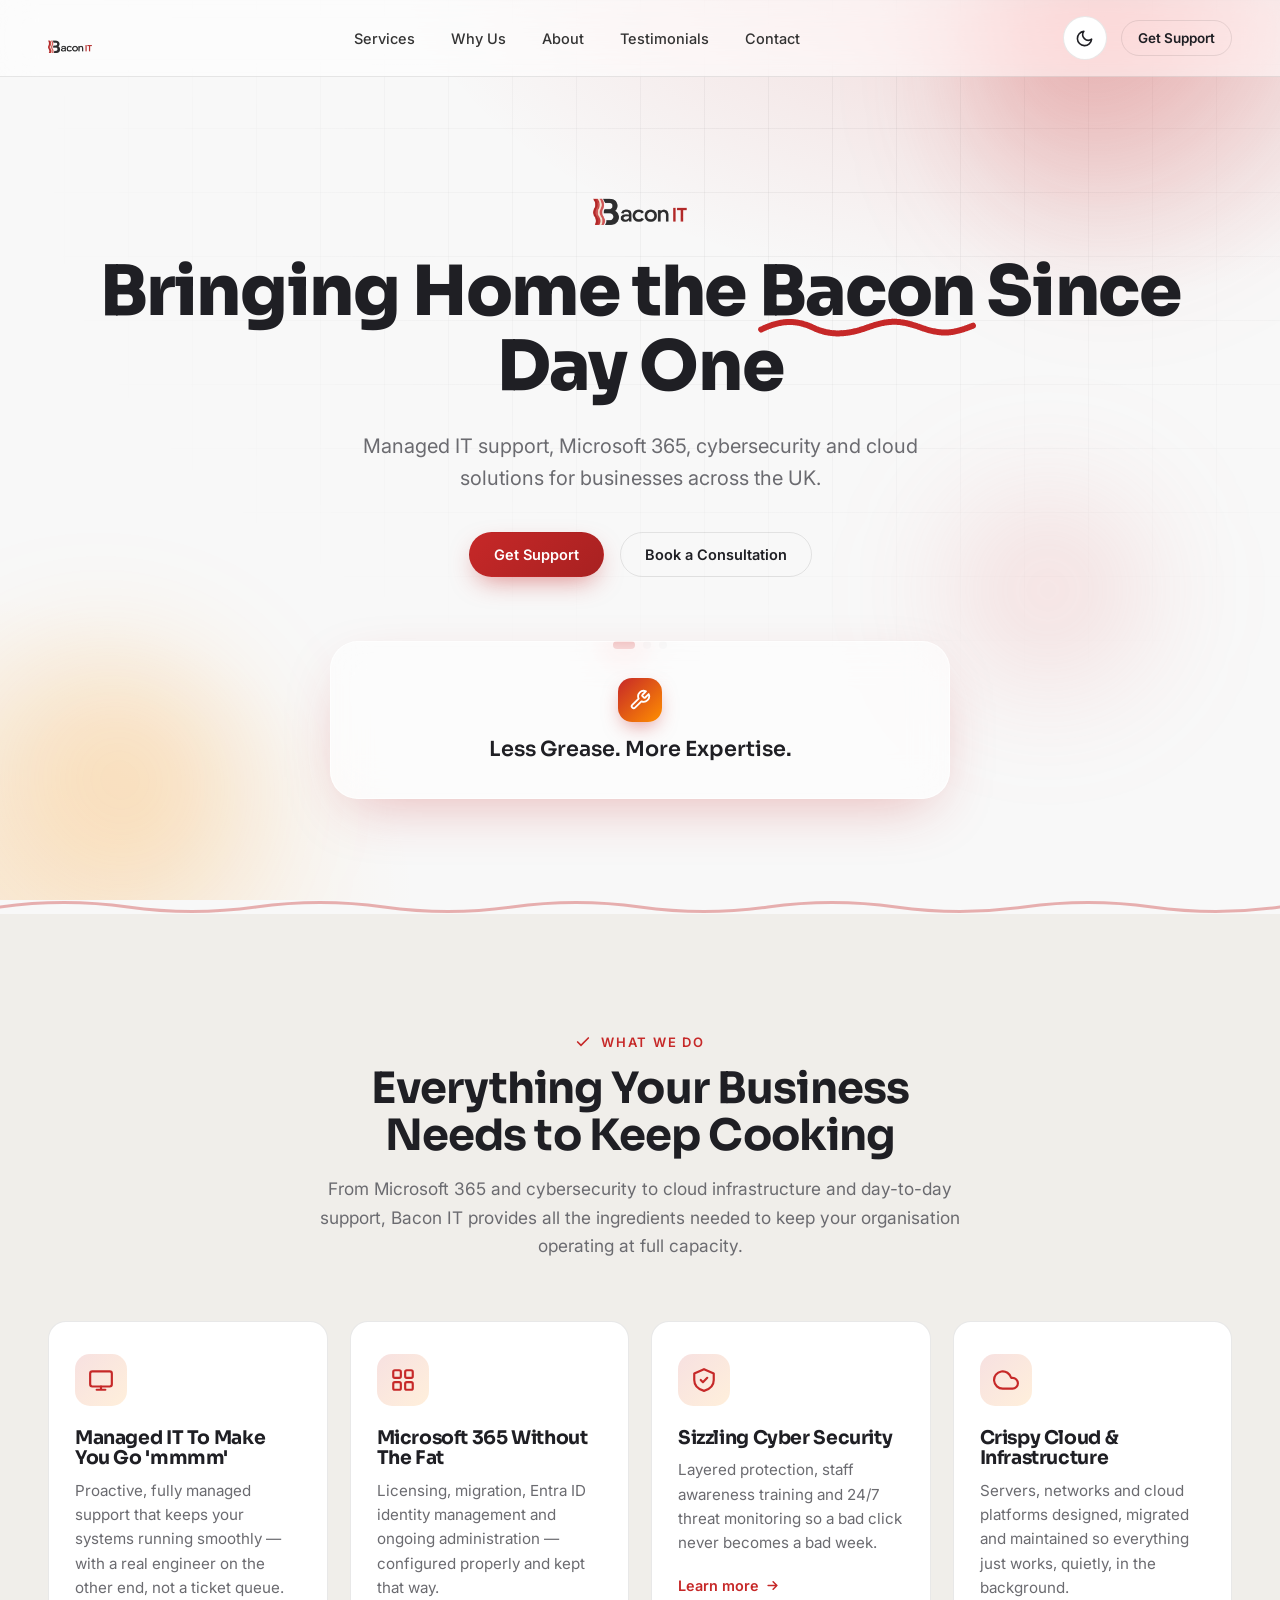
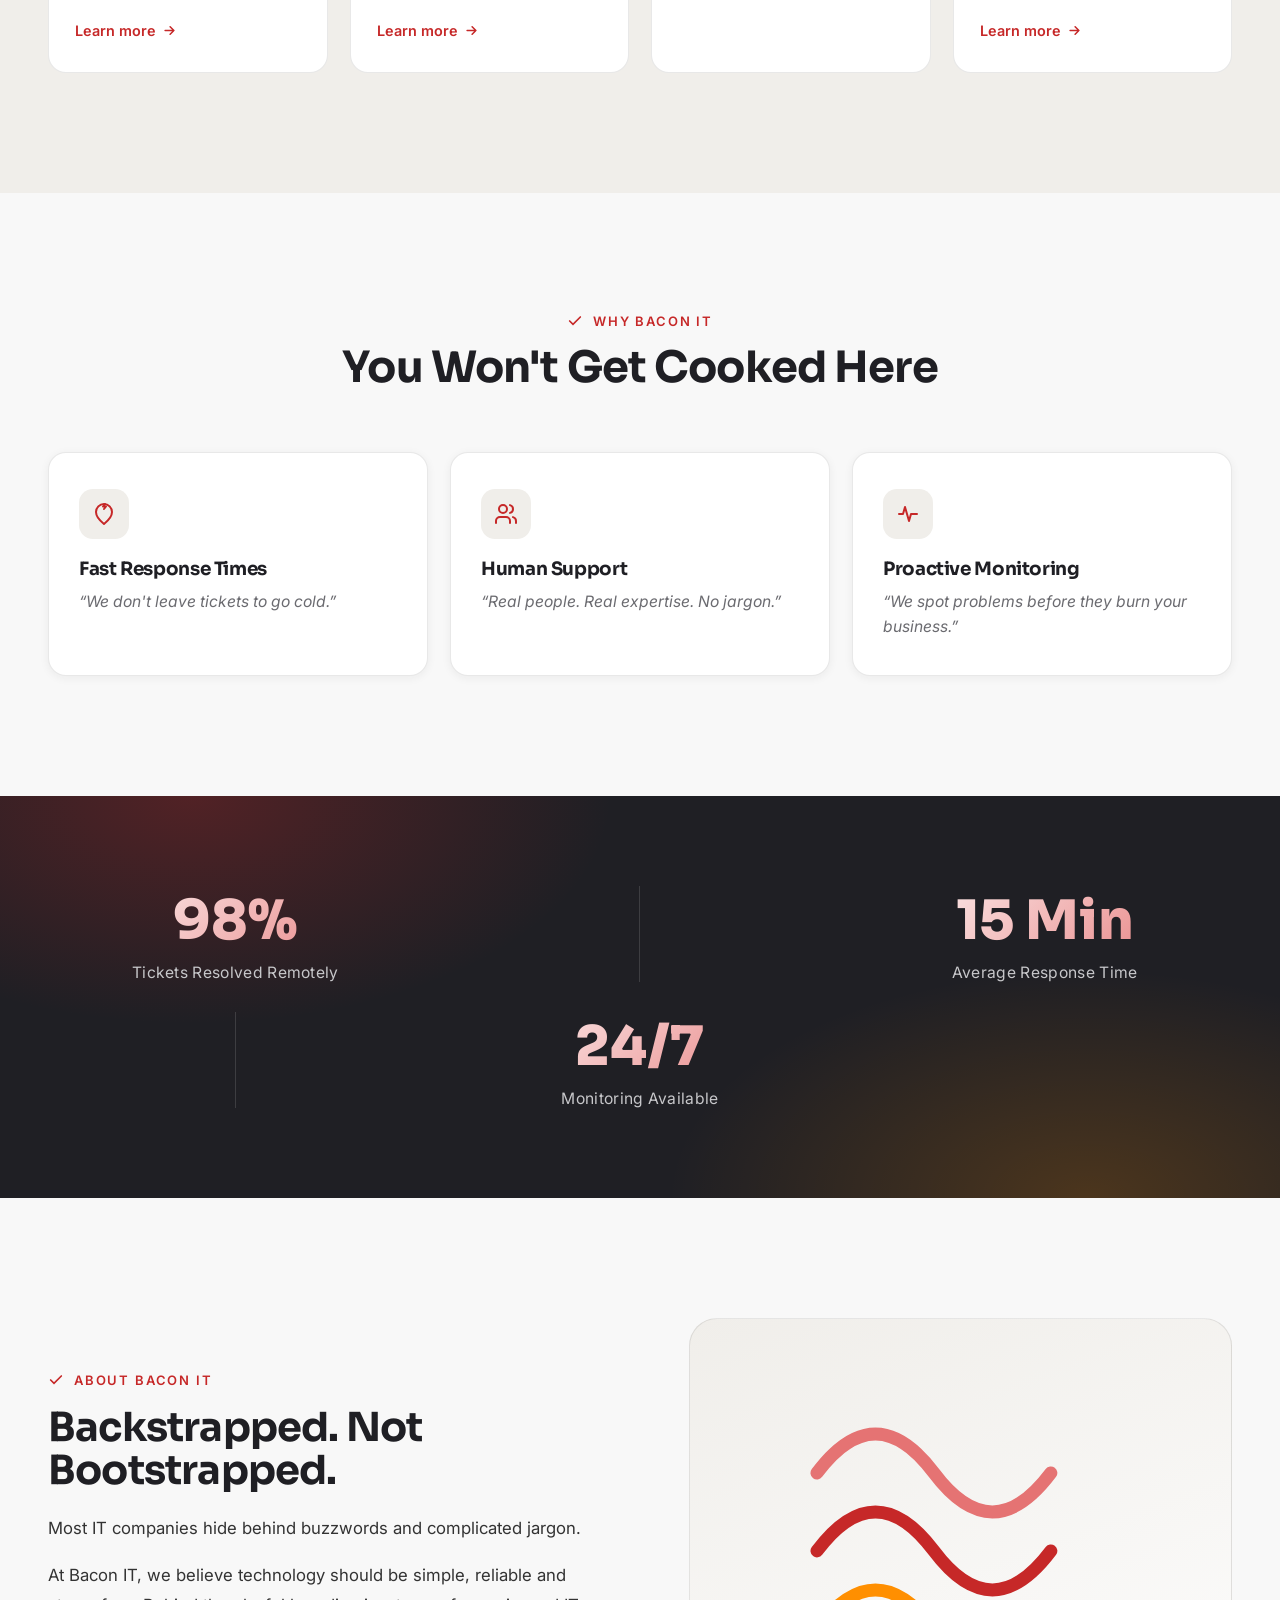
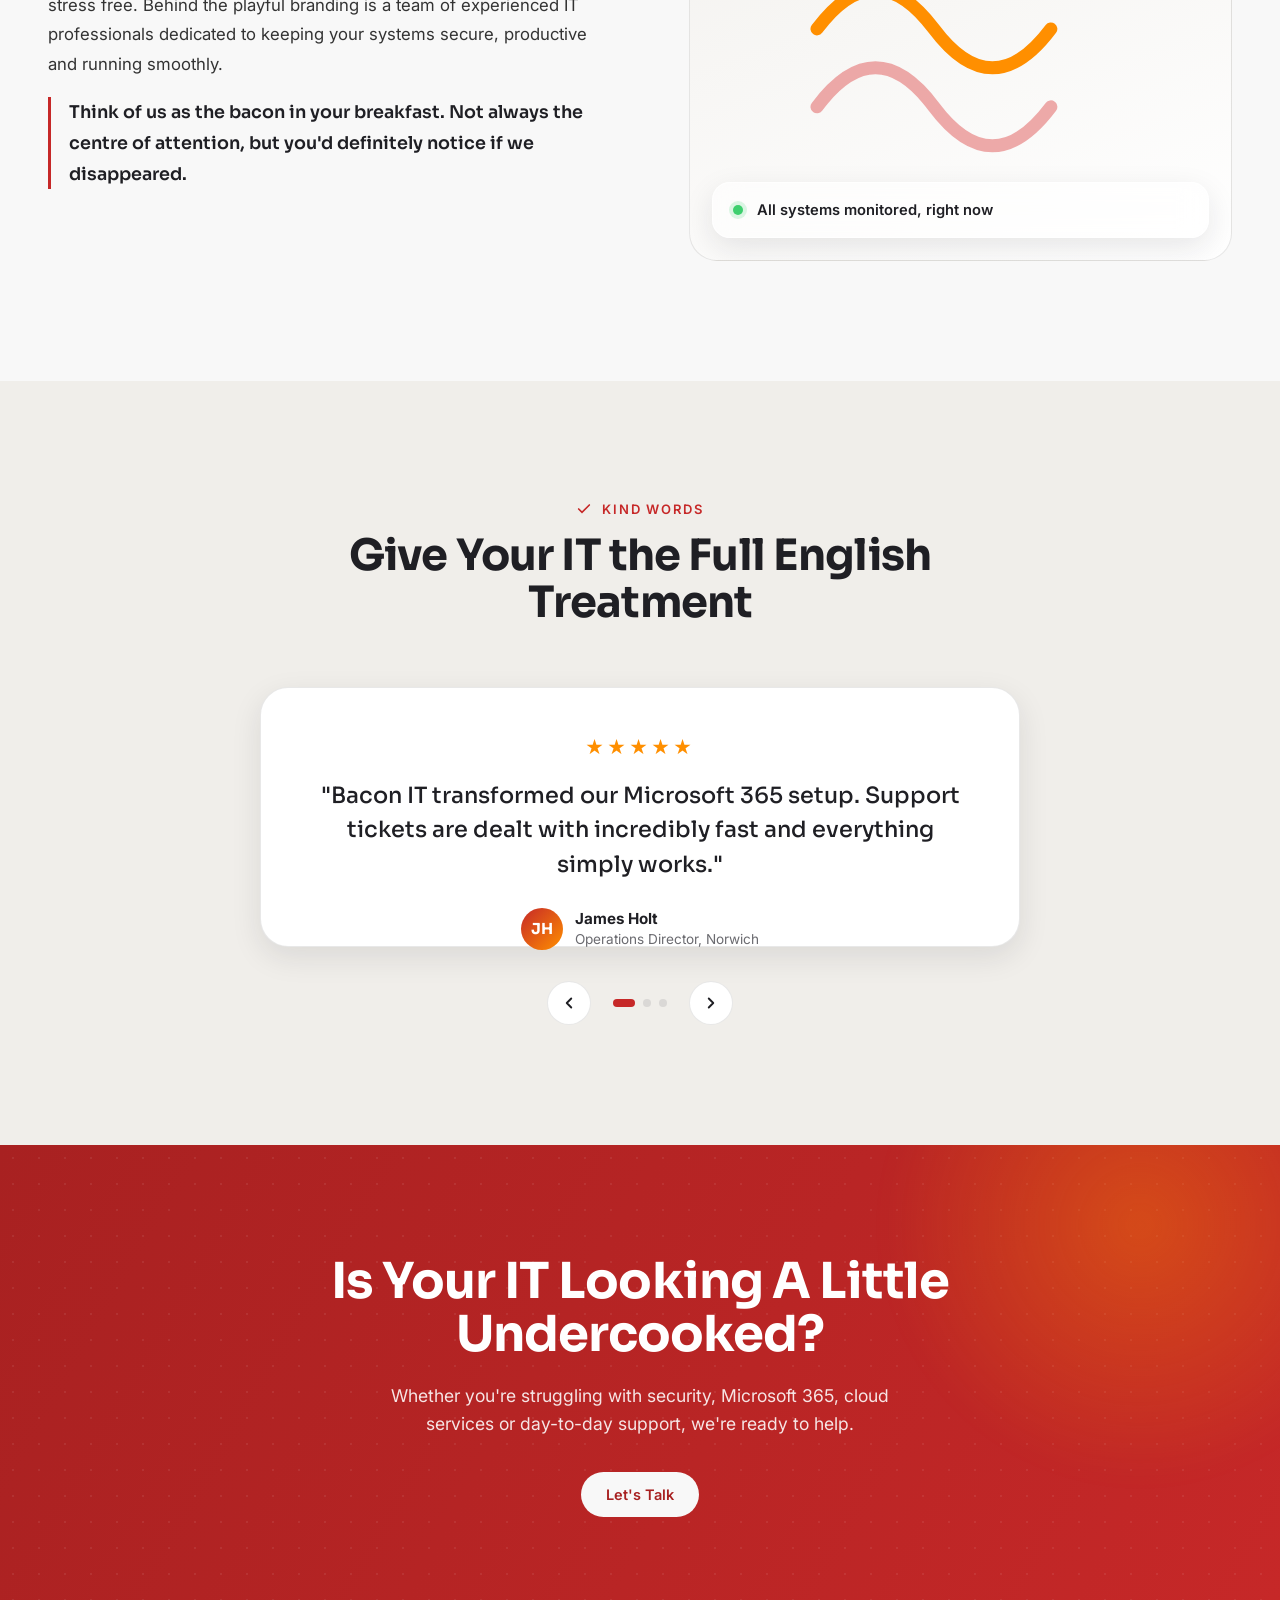
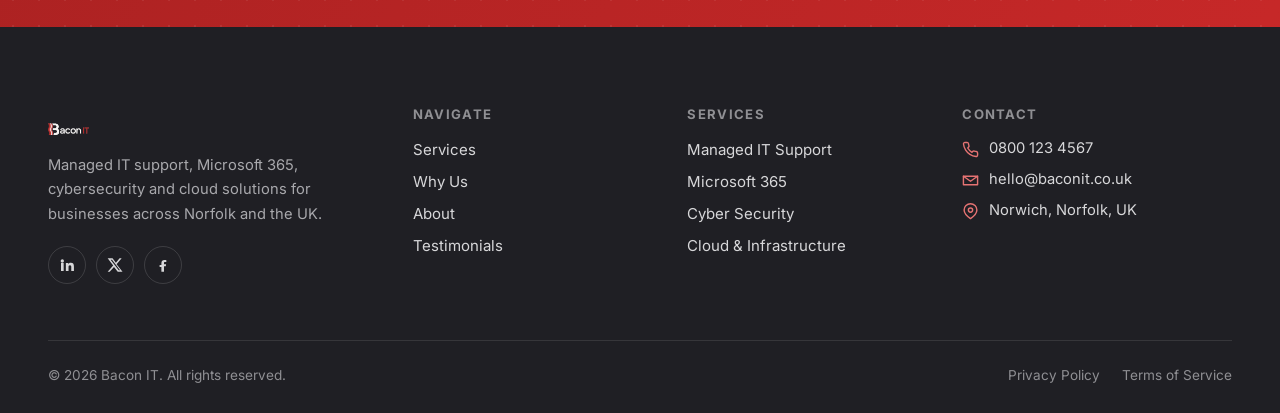
==== commit 1727c984: "Rename logo image classes in index.html" ====
--- a/index.html
+++ b/index.html
@@ -19,8 +19,8 @@
 <header class="site-header">
   <div class="container header-inner">
     <a href="#top" class="brand" aria-label="Bacon IT — home">
-      <img class="assets/logo-light-img" src="assets/logo-light.png" alt="Bacon IT">
-      <img class="assets/logo-dark-img" src="assets/logo-dark.png" alt="Bacon IT">
+      <img class="logo-light-img" src="assets/logo-light.png" alt="Bacon IT">
+      <img class="logo-dark-img" src="assets/logo-dark.png" alt="Bacon IT">
     </a>
     <nav class="main-nav" aria-label="Primary">
       <a href="#services">Services</a>
